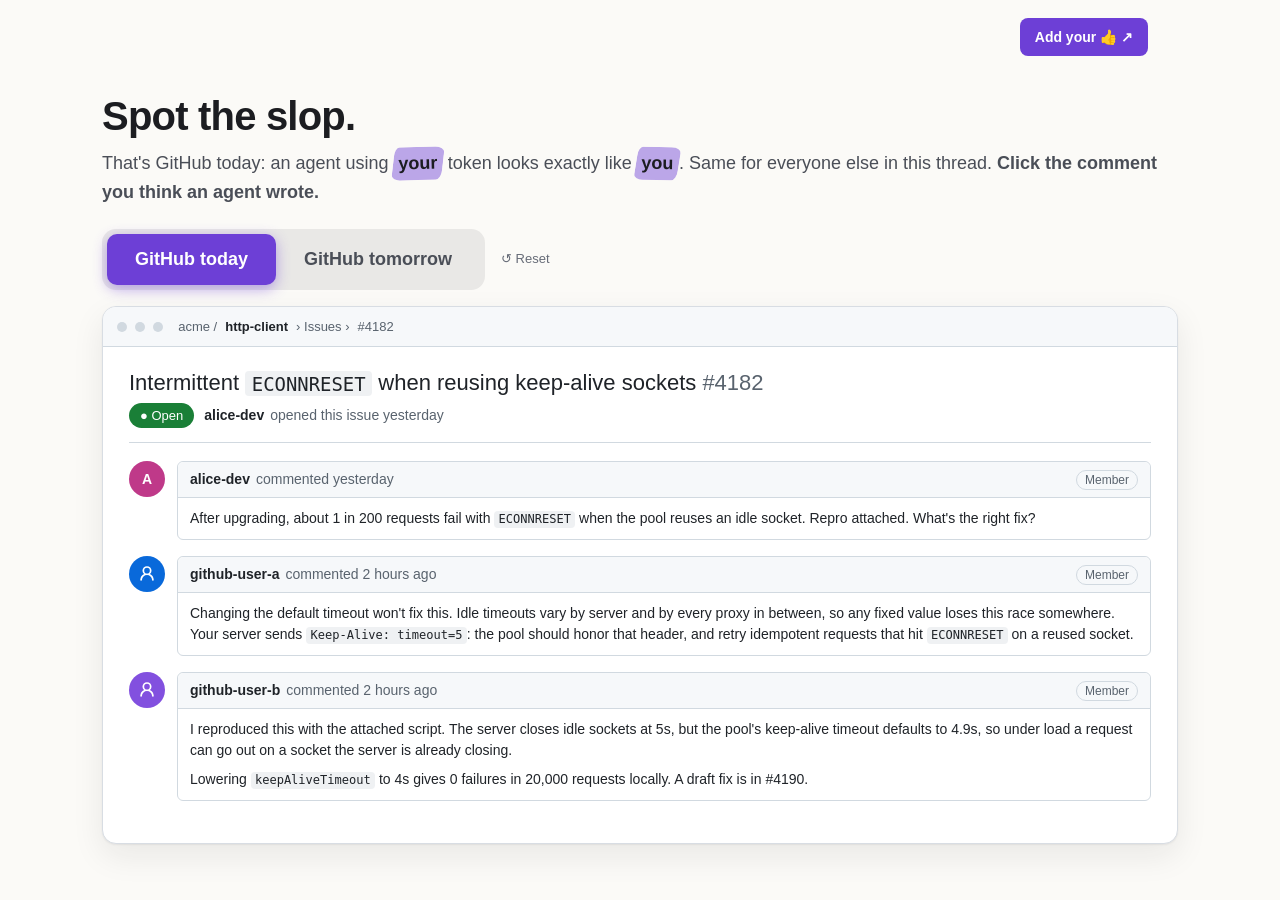
==== docs/index.html @ edc7bae3 "Site: Add your 👍 opens the posted discussion Co-Authored-By: Claude Opus 5.5 <noreply@anthropic.com>" ====
<!doctype html>
<html lang="en">
<head>
<meta charset="utf-8">
<meta name="viewport" content="width=device-width, initial-scale=1">
<title>Spot the slop · A simple request to GitHub</title>
<meta name="description" content="An agent using your token looks exactly like you. One small change would let GitHub tell you apart.">
<meta property="og:title" content="A simple request to GitHub">
<meta property="og:description" content="An agent using your token looks exactly like you. One small change would let GitHub tell you apart.">
<meta property="og:image" content="https://mweberxyz.github.io/a-simple-request/og.png">
<meta property="og:url" content="https://mweberxyz.github.io/a-simple-request/">
<meta name="twitter:card" content="summary_large_image">
<style>
:root {
  --bg: #fbfaf7; --surface: #ffffff; --ink: #1c1d21; --ink-2: #4a4e57; --ink-3: #676c78;
  --line: #e4e2dc; --brand: #6d3fd6; --brand-ink: #fff; --brand-soft: #f1ebff;
  --rb: #c41e3a, #a35200, #7d6300, #0a7268, #1f5fd1, #7a2fe0, #c41e3a;
  --gh-fg: #1f2328; --gh-muted: #59636e; --gh-border: #d1d9e0; --gh-canvas: #f6f8fa; --gh-green: #1a7f37;
  --shadow: 0 1px 2px rgba(20,20,30,.06), 0 12px 32px rgba(20,20,30,.08);
}
@media (prefers-color-scheme: dark) {
  :root:not([data-theme="light"]) {
    --bg: #131318; --surface: #1b1b22; --ink: #f0eff4; --ink-2: #b9b8c4; --ink-3: #8b8a97;
    --line: #2c2c36; --brand: #a98bff; --brand-ink: #160b33; --brand-soft: #241c3d; --rb: #ff4d6d, #ff9f1c, #e8c400, #2ec4b6, #5a9bff, #b07cff, #ff4d6d;
    --shadow: 0 1px 2px rgba(0,0,0,.4), 0 12px 32px rgba(0,0,0,.35);
  }
}
:root[data-theme="dark"] {
  --bg: #131318; --surface: #1b1b22; --ink: #f0eff4; --ink-2: #b9b8c4; --ink-3: #8b8a97;
  --line: #2c2c36; --brand: #a98bff; --brand-ink: #160b33; --brand-soft: #241c3d; --rb: #ff4d6d, #ff9f1c, #e8c400, #2ec4b6, #5a9bff, #b07cff, #ff4d6d;
  --shadow: 0 1px 2px rgba(0,0,0,.4), 0 12px 32px rgba(0,0,0,.35);
}
* { box-sizing: border-box; }
html { scroll-behavior: smooth; }
body { margin: 0; background: var(--bg); color: var(--ink); font: 17px/1.6 -apple-system, BlinkMacSystemFont, "Segoe UI", "Inter", Helvetica, Arial, sans-serif; -webkit-font-smoothing: antialiased; }
a { color: var(--brand); }
.wrap { max-width: 1080px; margin: 0 auto; padding: 0 16px; }
@media (min-width: 720px) { .wrap { padding: 0 32px; } }
code { font: .86em ui-monospace, SFMono-Regular, Menlo, monospace; background: color-mix(in srgb, var(--ink) 8%, transparent); padding: .1em .35em; border-radius: 4px; }

/* top bar */
.top { display: flex; align-items: center; justify-content: flex-end; gap: 12px; padding-top: 18px; padding-bottom: 18px; flex-wrap: wrap; }
.top nav { display: flex; align-items: center; gap: 14px; }
@media (max-width: 560px) { .top { flex-wrap: nowrap; } }
.btn { display: inline-flex; align-items: center; gap: 8px; padding: 12px 20px; border-radius: 10px; font-weight: 600; font-size: 16px; text-decoration: none; border: 1px solid var(--line); color: var(--ink); background: var(--surface); cursor: pointer; }
.btn.sm { padding: 7px 14px; font-size: 14px; border-radius: 8px; }
.btn.primary { background: var(--brand); color: var(--brand-ink); border-color: transparent; }
.btn:hover { filter: brightness(1.05); }

/* stage: the page opens on the demo */
main.wrap { max-width: 1140px; }
.stage { max-width: 1076px; margin: 0 auto; padding: 12px 0 40px; display: flex; flex-direction: column; }
@media (max-width: 720px) { .prompt { min-height: 0; margin-bottom: 16px; } .prompt h1 { font-size: 25px; } .prompt p { font-size: 15.5px; } }
.prompt { margin: 8px 0 22px; }
.prompt h1 { font-size: clamp(26px, 4.2vw, 40px); line-height: 1.12; letter-spacing: -.02em; margin: 0 0 10px; }
.prompt p { margin: 0; color: var(--ink-2); font-size: clamp(16px, 2vw, 18px); }
.prompt .you { font-style: normal; font-weight: 800; color: var(--ink); display: inline-block; position: relative; z-index: 0; padding: 0 .08em; margin: 0 .2em; transform: rotate(-1.5deg); }
.prompt .you::before { content: ""; position: absolute; z-index: -1; left: -.22em; right: -.22em; top: -.12em; bottom: -.14em; background: color-mix(in srgb, var(--brand) 45%, transparent); border-radius: .25em .55em .3em .5em / .5em .35em .55em .3em; transform: skewX(-8deg); transform-origin: left center; animation: marker .5s cubic-bezier(.3,.7,.3,1) both; }
.prompt .you:nth-of-type(2) { transform: rotate(1.2deg); }
.prompt .you:nth-of-type(2)::before { animation-delay: .35s; }
@keyframes marker { from { clip-path: inset(0 100% 0 0); } to { clip-path: inset(0 0 0 0); } }
.prompt .again { background: none; border: 0; padding: 0; color: var(--brand); font: inherit; font-weight: 600; cursor: pointer; }
.tagctl { margin-left: auto; position: relative; display: flex; align-items: center; gap: 7px; }
.tagctl.off { visibility: hidden; }
.tagctl .seg { padding: 4px; border-radius: 11px; }
.tagctl .seg button { font-size: 15px; padding: 10px 16px; border-radius: 8px; }
/* Turbo: rainbow text that keeps flowing, plus a little wiggle every few seconds until someone tries it. */
.seg button.turbo { font-size: 17px; font-weight: 800; padding: 9px 16px; animation: turboNudge 3.2s ease-in-out 1.5s 4, turboGlow 2.4s linear infinite; }
.seg button.turbo[aria-pressed="true"] { animation: turboGlow 2.4s linear infinite; }
.turbo .rb { background: linear-gradient(90deg, var(--rb)) 0 0 / 56px 100% repeat-x; -webkit-background-clip: text; background-clip: text; color: transparent; animation: rainbow 1.6s linear infinite; }
@keyframes rainbow { to { background-position: 56px 0; } }
@keyframes turboGlow { 0%, 100% { box-shadow: 0 0 0 1.5px #ff4d6d, 0 0 12px #ff4d6d80; } 20% { box-shadow: 0 0 0 1.5px #ff9f1c, 0 0 12px #ff9f1c80; } 40% { box-shadow: 0 0 0 1.5px #2ec4b6, 0 0 12px #2ec4b680; } 60% { box-shadow: 0 0 0 1.5px #3a86ff, 0 0 12px #3a86ff80; } 80% { box-shadow: 0 0 0 1.5px #8338ec, 0 0 12px #8338ec80; } }
@keyframes turboNudge { 0%, 78%, 100% { transform: none; } 82% { transform: scale(1.14) rotate(-4deg); } 87% { transform: scale(1.14) rotate(4deg); } 92% { transform: scale(1.06) rotate(-2deg); } 96% { transform: scale(1); } }
.seg { display: flex; background: color-mix(in srgb, var(--ink) 7%, transparent); border-radius: 9px; padding: 3px; gap: 2px; }
.seg button { border: 0; background: transparent; color: var(--ink-2); font: 600 13px/1 inherit; font-family: inherit; padding: 8px 11px; border-radius: 7px; cursor: pointer; white-space: nowrap; }
.seg button[aria-pressed="true"] { background: var(--surface); color: var(--ink); box-shadow: 0 1px 2px rgba(0,0,0,.14); }
.switch { display: flex; flex-wrap: wrap; align-items: center; gap: 12px 16px; margin-bottom: 16px; }
.seg.mode { position: relative; padding: 5px; gap: 0; border-radius: 14px; background: color-mix(in srgb, var(--ink) 8%, transparent); }
.seg.mode button { position: relative; z-index: 1; font-size: 18px; font-weight: 700; padding: 15px 28px; border-radius: 10px; background: transparent !important; box-shadow: none !important; color: var(--ink-2); transition: color .3s; }
.seg.mode button[aria-pressed="true"] { color: var(--brand-ink); }
.seg.mode .thumb { position: absolute; z-index: 0; top: 5px; bottom: 5px; left: 0; width: 0; border-radius: 10px; background: var(--brand); box-shadow: 0 4px 14px color-mix(in srgb, var(--brand) 45%, transparent); transition: transform .35s cubic-bezier(.3,.7,.3,1), width .35s cubic-bezier(.3,.7,.3,1); }
.seg.mode.still .thumb { transition: none; }
.seg.mode.reveal .thumb { transition: transform .9s cubic-bezier(.7,0,.2,1.3), width .9s cubic-bezier(.7,0,.2,1.3); }
.seg.mode.reveal button { transition: color .3s .55s; }
.seg.mode.reveal { animation: switchPop 1.3s cubic-bezier(.3,.7,.3,1) .75s; }
@keyframes switchPop { 0% { transform: scale(1); box-shadow: 0 0 0 0 color-mix(in srgb, var(--brand) 70%, transparent); } 25% { transform: scale(1.09); box-shadow: 0 0 0 10px color-mix(in srgb, var(--brand) 35%, transparent); } 55% { transform: scale(.98); } 100% { transform: scale(1); box-shadow: 0 0 0 28px transparent; } }
.tag.pop { animation: tagPop .8s cubic-bezier(.3,1.7,.5,1) 1s both; }
.tag.pop.pop-quick { animation-delay: .2s; }
.win { position: relative; }
/* Turbo countdown: fills under the conversation until the next one swaps in, in the current tag's color. */
.cycle { position: absolute; left: 0; right: 0; bottom: 0; height: 5px; background: rgba(31,35,40,.06); opacity: 0; transition: opacity .3s; }
.cycle.on { opacity: 1; }
.cycle i { display: block; height: 100%; background: var(--c, #8250df); transform: scaleX(0); transform-origin: left; transition: background-color .4s; }
.cycle.run i { animation: cycleFill linear forwards; }
@keyframes cycleFill { to { transform: scaleX(1); } }
.win .body.swap { animation: threadSwap .45s ease; }
@keyframes threadSwap { from { opacity: .15; } to { opacity: 1; } }
.tag.swap { animation: tagSwap .4s cubic-bezier(.3,1.6,.5,1); }
@keyframes tagSwap { from { transform: scale(.7); opacity: .3; } to { transform: scale(1); opacity: 1; } }
@keyframes tagPop { 0% { transform: scale(.2); opacity: 0; box-shadow: 0 0 0 0 rgba(130,80,223,.6); } 60% { transform: scale(1.25); opacity: 1; box-shadow: 0 0 0 8px rgba(130,80,223,.25); } 100% { transform: scale(1); box-shadow: 0 0 0 14px rgba(130,80,223,0); } }
@media (max-width: 560px) { .switch { gap: 10px; } .seg.mode button { font-size: 15px; padding: 12px 16px; } .reset span { display: none; } .reset { font-size: 18px; } }
.reset { background: none; border: 0; color: var(--ink-3); font: inherit; font-size: 13px; cursor: pointer; padding: 8px 0; white-space: nowrap; min-width: 32px; min-height: 32px; }
.reset:hover { color: var(--ink); }
.pick { cursor: pointer; transition: box-shadow .15s, transform .15s; }
.pick:hover { box-shadow: 0 0 0 3px var(--brand); transform: translateY(-1px); }
.pick { position: relative; }
.guess { position: absolute; right: 10px; top: 0; transform: translateY(-50%); z-index: 2; border: 0; background: var(--brand); color: var(--brand-ink); font: 700 12px/1 inherit; font-family: inherit; padding: 6px 10px; border-radius: 99px; white-space: nowrap; opacity: 0; transition: opacity .15s; cursor: pointer; }
.pick:hover .guess, .guess:focus-visible { opacity: 1; }

/* github-ish window (always light, it's a screenshot) */
.win { background: #fff; color: var(--gh-fg); border-radius: 14px; border: 1px solid #d8dde3; box-shadow: var(--shadow); overflow: hidden; font-size: 14px; line-height: 1.5; color-scheme: light; }
.win .bar { height: 40px; background: var(--gh-canvas); border-bottom: 1px solid var(--gh-border); display: flex; align-items: center; gap: 8px; padding: 0 14px; color: var(--gh-muted); font-size: 13px; white-space: nowrap; overflow: hidden; }
.win .bar i { width: 10px; height: 10px; border-radius: 50%; background: #d1d9e0; flex: none; }
.win .bar b { color: var(--gh-fg); }
.cyc { margin-left: auto; display: flex; gap: 2px; flex: none; }
.cyc.off { visibility: hidden; }
.cyc button { width: 32px; height: 32px; border: 0; border-radius: 6px; background: none; color: var(--gh-fg); font: 600 20px/1 inherit; font-family: inherit; cursor: pointer; }
.cyc button:hover { background: rgba(31,35,40,.08); color: var(--gh-fg); }
#pause { font-size: 12px; letter-spacing: -1px; }
.cycle.paused i { animation-play-state: paused; }
.win .body { padding: 18px 16px 20px; }
@media (min-width: 720px) { .win .body { padding: 22px 26px 26px; } }
.win h2 { font-size: 22px; font-weight: 400; margin: 0 0 6px; line-height: 1.25; }
.win h2 span { color: var(--gh-muted); }
.win code { background: rgba(175,184,193,.2); }
.meta { color: var(--gh-muted); padding-bottom: 14px; margin-bottom: 18px; border-bottom: 1px solid var(--gh-border); display: flex; align-items: center; gap: 6px; flex-wrap: wrap; }
.meta b { color: var(--gh-fg); }
.state { background: var(--gh-green); color: #fff; border-radius: 99px; padding: 3px 11px; font-size: 13px; font-weight: 500; margin-right: 4px; }
.c { display: flex; gap: 12px; margin-bottom: 16px; }
.av { width: 36px; height: 36px; border-radius: 50%; flex: none; display: grid; place-items: center; color: #fff; font-weight: 600; }
@media (max-width: 560px) { .av { display: none; } }
.box { flex: 1; min-width: 0; border: 1px solid var(--gh-border); border-radius: 6px; }
.box .hd { background: var(--gh-canvas); border-bottom: 1px solid var(--gh-border); padding: 7px 12px; color: var(--gh-muted); display: flex; align-items: center; gap: 6px; flex-wrap: wrap; border-radius: 6px 6px 0 0; position: relative; }
.box .hd b { color: var(--gh-fg); }
.box .bd { padding: 10px 12px; }
.box .bd p { margin: 0 0 8px; } .box .bd p:last-child { margin: 0; }
.role { margin-left: auto; border: 1px solid var(--gh-border); border-radius: 99px; padding: 0 8px; font-size: 12px; }
.tag { font-family: inherit; background: none; margin: 0; display: inline-flex; align-items: center; gap: 4px; border: 1px solid var(--gh-border); color: var(--gh-muted); border-radius: 99px; padding: 0 7px; font-size: 12px; font-weight: 500; line-height: 18px; cursor: help; position: relative; white-space: nowrap; }
.box .hd .tag { margin: -1px 0; min-width: 0; }
.tag .txt { overflow: hidden; text-overflow: ellipsis; white-space: nowrap; min-width: 0; }
.when .short { display: none; }
@media (max-width: 560px) { .box .hd { flex-wrap: nowrap; white-space: nowrap; } .box .hd b, .box .hd .when { flex-shrink: 0; } .box .hd .tag { flex-shrink: 1; } .box .hd .role, .box .hd .via { display: none; } .when .long { display: none; } .when .short { display: inline; } .guess { position: absolute; width: 1px; height: 1px; padding: 0; overflow: hidden; clip: rect(0 0 0 0); } }
.tag svg { width: 12px; height: 12px; fill: currentColor; display: none; }
.tag.purple { color: #8250df; border-color: #d8b9ff; background: #fbefff; }
.tag.glyph svg { display: block; }
.tag .tip { display: none; position: absolute; left: -6px; top: calc(100% + 8px); z-index: 5; width: 260px; background: #25292e; color: #fff; font-size: 12px; font-weight: 400; line-height: 1.45; padding: 8px 10px; border-radius: 6px; white-space: normal; box-shadow: 0 6px 18px rgba(0,0,0,.2); cursor: default; }
.tag .tip b { color: #fff; display: block; }
.tag:hover .tip, .tag:focus .tip { display: block; }
.tag.quiet .tip { display: none; }
.via { color: var(--gh-muted); }




:focus-visible { outline: 2px solid var(--brand); outline-offset: 2px; }
.win :focus-visible { outline-color: #0969da; }
.sr-only { position: absolute; width: 1px; height: 1px; padding: 0; margin: -1px; overflow: hidden; clip: rect(0 0 0 0); white-space: nowrap; border: 0; }

/* Reduced motion: no animation, transitions, or smooth scrolling anywhere. Final states still show. */
@media (prefers-reduced-motion: reduce) {
  html { scroll-behavior: auto; }
  *, *::before, *::after { animation: none !important; transition: none !important; }
  .pick:hover { transform: none; }
}
</style>
</head>
<body>
<svg width="0" height="0" style="position:absolute" aria-hidden="true"><symbol id="gl" viewBox="0 0 16 16"><path d="M7.25 1h1.5v2h3A2.25 2.25 0 0 1 14 5.25v6.5A2.25 2.25 0 0 1 11.75 14h-7.5A2.25 2.25 0 0 1 2 11.75v-6.5A2.25 2.25 0 0 1 4.25 3h3V1ZM4.25 4.5a.75.75 0 0 0-.75.75v6.5c0 .41.34.75.75.75h7.5a.75.75 0 0 0 .75-.75v-6.5a.75.75 0 0 0-.75-.75h-7.5ZM6 7a1 1 0 1 1 0 2 1 1 0 0 1 0-2Zm4 0a1 1 0 1 1 0 2 1 1 0 0 1 0-2Z"/></symbol></svg>

<header class="top wrap">
  <nav><a class="btn sm primary js-request" href="#">Add your 👍 ↗</a></nav>
</header>

<main id="demo" class="wrap">
  <div class="stage">
    <div class="prompt" id="prompt" aria-live="polite"></div>

    <div class="switch">
      <div class="seg mode still" data-key="mode" role="group" aria-label="Show GitHub today or tomorrow"><span class="thumb" aria-hidden="true"></span><button data-v="today">GitHub today</button><button data-v="proposal">GitHub tomorrow</button></div>
      <button class="reset" id="reset" title="Start over" aria-label="Reset">↺ <span>Reset</span></button>
      <div class="tagctl off" id="tagctl" role="group" aria-label="Agent tag style">
        <div class="seg" data-key="style"><button data-v="purple">Boring</button><button data-v="custom" class="turbo"><span class="rb">Turbo</span></button></div></div>
    </div>

    <div class="win" role="region" aria-label="Mockup of a GitHub-style issue thread">
      <div class="bar"><i></i><i></i><i></i>&nbsp; acme / <b>http-client</b> › Issues › <span id="num"></span><span class="cyc off" id="cycctl" role="group" aria-label="Turbo examples"><button type="button" data-step="-1" aria-label="Previous example">‹</button><button type="button" id="pause" aria-label="Pause examples">❚❚</button><button type="button" data-step="1" aria-label="Next example">›</button></span></div>
      <div class="body" id="issue">
        <h2 id="title"></h2>
        <div class="meta"><span class="state">● Open</span> <b>alice-dev</b> opened this issue yesterday</div>
        <div id="thread"></div>
      </div>
      <div class="cycle" id="cycle" aria-hidden="true"><i></i></div>
    </div>

  </div>
</main>

<script>
// ---- Fill these in at launch ----
const REQUEST_URL = "https://github.com/orgs/community/discussions/212317";
// ---------------------------------
document.querySelectorAll(".js-request").forEach(a => { a.href = REQUEST_URL; a.target = "_blank"; a.rel = "noopener"; a.insertAdjacentHTML("beforeend", '<span class="sr-only"> (opens in a new tab)</span>'); });

// The puzzle thread (today, and tomorrow with the Boring tag).
const MAIN = {
  num: 4182, title: "Intermittent <code>ECONNRESET</code> when reusing keep-alive sockets",
  ask: "<p>After upgrading, about 1 in 200 requests fail with <code>ECONNRESET</code> when the pool reuses an idle socket. Repro attached. What's the right fix?</p>",
  human: "<p>Changing the default timeout won't fix this. Idle timeouts vary by server and by every proxy in between, so any fixed value loses this race somewhere. Your server sends <code>Keep-Alive: timeout=5</code>: the pool should honor that header, and retry idempotent requests that hit <code>ECONNRESET</code> on a reused socket.</p>",
  agent: "<p>I reproduced this with the attached script. The server closes idle sockets at 5s, but the pool's keep-alive timeout defaults to 4.9s, so under load a request can go out on a socket the server is already closing.</p><p>Lowering <code>keepAliveTimeout</code> to 4s gives 0 failures in 20,000 requests locally. A draft fix is in #4190.</p>",
};
// Turbo shows what people could build on top of the agent flag: it cycles through these
// on its own, and each one swaps in a conversation where that kind of agent makes sense.
// No green (it reads as "verified").
const TURBO = [
  { text: "triage", fg: "#0969da", bd: "#80ccff", bg: "#ddf4ff",
    num: 4196, title: "Docs search returns nothing for “pool”",
    ask: "<p>Since yesterday's release, searching the docs for <code>pool</code> or <code>keepAlive</code> returns no results.</p>",
    human: "<p>Confirmed. The release job skipped rebuilding the search index. I'll rerun it.</p>",
    agent: "<p>Labeled <b>docs</b> and <b>regression</b>, and added this to the 4.2 milestone. Likely duplicate of #4171 (search index not rebuilt on tag releases).</p>" },
  { text: "night shift", fg: "#9a6700", bd: "#eac54f", bg: "#fff8c5",
    num: 4199, title: "CI failing on main since 02:00",
    ask: "<p>Every job on <code>main</code> has failed at the install step since about 2am.</p>",
    human: "<p>The lockfile pins <code>mock-server@3.1.0</code>, which was unpublished overnight.</p>",
    agent: "<p>While you were offline: I bisected the first failure to 3f9c2e1 and opened #4201, which pins <code>mock-server@3.0.9</code>. CI is green on that branch. Nothing merged.</p>" },
  { text: "deps", fg: "#cf222e", bd: "#ff8182", bg: "#ffebe9",
    num: 4203, title: "Bump http-parser for the request smuggling advisory",
    ask: "<p>http-parser 2.4 fixes the request smuggling advisory published this week. Can we bump it?</p>",
    human: "<p>Yes, but 2.4 rejects duplicate <code>Content-Length</code> headers, so our lenient-headers test will need updating.</p>",
    agent: "<p>Opened #4205: http-parser 2.3.1 → 2.4.0. Changelog: 3 fixes, 1 breaking change (duplicate <code>Content-Length</code> now rejected). 1 failing test: <code>lenient-headers.test.js</code>.</p>" },
  { text: "docs", fg: "#bf3989", bd: "#ff80c8", bg: "#ffeff7",
    num: 4208, title: "<code>keepAliveTimeout</code> isn't in the API reference",
    ask: "<p>The option exists in the code but not in the docs. What does it default to?</p>",
    human: "<p>4.9 seconds. Keep it below your server's idle timeout, or you'll see <code>ECONNRESET</code> on reused sockets.</p>",
    agent: "<p>Drafted the missing entry in #4210: <code>keepAliveTimeout</code> (number, default <code>4900</code>), how long an idle socket stays in the pool, with a note about server idle timeouts.</p>" },
  { text: "flaky tests", fg: "#bc4c00", bd: "#ffb77c", bg: "#fff1e5",
    num: 4212, title: "<code>retry.test.js</code> fails about 1 in 30 runs",
    ask: "<p>Intermittent timeouts in <code>retry.test.js</code> on CI. Never reproduces locally.</p>",
    human: "<p>It waits on a real 100 ms timer. On a loaded CI runner the retry fires late.</p>",
    agent: "<p>This test failed 14 of the last 400 CI runs, all on Linux runners. #4214 switches it to fake timers: 0 failures in 1,000 reruns.</p>" },
];
const scenario = () => s.mode === "proposal" && s.style === "custom" ? TURBO[s.turbo] : MAIN;
const initial = () => ({ mode: "today", guess: null, style: "purple", turbo: 0, paused: false, hold: false });
let s = initial();

const when = (long, short) => `<span class="when"><span class="long">${long}</span><span class="short">${short}</span></span>`;
const esc = t => String(t).replace(/[&<>"]/g, c => ({ "&": "&amp;", "<": "&lt;", ">": "&gt;", '"': "&quot;" }[c]));

const AGENT_OWNER = "github-user-b";
function tagHTML(owner = AGENT_OWNER, via = "") {
  let cls = "tag", style = "", label = "agent";
  if (s.style === "purple") cls += " purple glyph";
  if (s.style === "custom") {
    const c = TURBO[s.turbo]; cls += " glyph";
    style = `color:${c.fg};border-color:${c.bd};background:${c.bg}`;
    label += " · " + esc(c.text);
    if (s.swapped) cls += " swap";
  }
  if (s.justRevealed) cls += s.justRevealed === "toggle" ? " pop pop-quick" : " pop";
  return `<button type="button" class="${cls}" style="${style}" aria-labelledby="tagtxt" aria-describedby="tagtip"><svg aria-hidden="true"><use href="#gl"/></svg><span class="txt" id="tagtxt">${label}</span><span class="tip" role="tooltip" id="tagtip"><b>Posted by an agent on ${owner}'s behalf</b>${via ? `Sent via ${via}. ` : ""}${owner} hasn't reviewed this. ${owner} turned on agent attribution for this token${via ? " on Nov 4" : ""}.</span></button>`;
}

const pickable = () => s.mode === "today";
const humanComment = () => `<div class="c"><div class="av" aria-hidden="true" style="background:#0969da"><svg viewBox="0 0 16 16" width="18" height="18" fill="#fff" aria-hidden="true"><path d="M10.561 8.073a6.005 6.005 0 0 1 3.432 5.142.75.75 0 1 1-1.498.07 4.5 4.5 0 0 0-8.99 0 .75.75 0 0 1-1.498-.07 6.004 6.004 0 0 1 3.431-5.142 3.999 3.999 0 1 1 5.123 0ZM10.5 5a2.5 2.5 0 1 0-5 0 2.5 2.5 0 0 0 5 0Z"/></svg></div><div class="box${pickable() ? " pick" : ""}" data-pick="human"><div class="hd">${pickable() ? `<button type="button" class="guess" aria-label="I think an agent wrote this, github-user-a's comment">I think an agent wrote this</button>` : ""}<b>github-user-a</b> ${when("commented 2 hours ago", "2h ago")} <span class="role">Member</span></div><div class="bd">${scenario().human}</div></div></div>`;

const PROMPTS = {
  ask:     ["Spot the slop.", "That's GitHub today: an agent using <em class=\"you\">your</em> token looks exactly like <em class=\"you\">you</em>. Same for everyone else in this thread. <b>Click the comment you think an agent wrote.</b>"],
  right:   ["Good eye. It sounded right, though.", "The second user's agent posted it with the second user's token, and nobody can tell the difference."],
  wrong:   ["Nope. That one's the human.", "The confident fix below it came from the second user's agent, posted with the second user's token, and nobody can tell the difference."],
  shown:   ["Same thread, GitHub tomorrow.", "The token your agent used marks everything it posts, right next to your name. Hover the tag."],
  back:    ["Back to today. Can you still spot it?", "Nothing to go on but the writing. <button class=\"again\" data-go=\"proposal\">Show me tomorrow →</button>"],
};
function promptKey() {
  if (s.mode === "today") return s.guess ? "back" : "ask";
  return s.guess ? s.guess : "shown";
}

function agentComment() {
  const av = `<div class="av" aria-hidden="true" style="background:#8250df"><svg viewBox="0 0 16 16" width="18" height="18" fill="#fff" aria-hidden="true"><path d="M10.561 8.073a6.005 6.005 0 0 1 3.432 5.142.75.75 0 1 1-1.498.07 4.5 4.5 0 0 0-8.99 0 .75.75 0 0 1-1.498-.07 6.004 6.004 0 0 1 3.431-5.142 3.999 3.999 0 1 1 5.123 0ZM10.5 5a2.5 2.5 0 1 0-5 0 2.5 2.5 0 0 0 5 0Z"/></svg></div>`;
  const head = tagged => `<b>${AGENT_OWNER}</b> ${tagged ? tagHTML() + " " : ""}${when("commented 2 hours ago", "2h ago")} <span class="role">Member</span>`;
  if (s.mode === "today") {
    return `<div class="c">${av}<div class="box${pickable() ? " pick" : ""}" data-pick="agent"><div class="hd">${pickable() ? `<button type="button" class="guess" aria-label="I think an agent wrote this, ${AGENT_OWNER}'s comment">I think an agent wrote this</button>` : ""}${head(false)}</div><div class="bd">${scenario().agent}</div></div></div>`;
  }
  return `<div class="c">${av}<div class="box"><div class="hd">${head(true)}</div><div class="bd">${scenario().agent}</div></div></div>`;
}

function placeThumb() {
  const seg = document.querySelector(".seg.mode"), act = seg.querySelector('[aria-pressed="true"]'), th = seg.querySelector(".thumb");
  if (!act) return;
  th.style.width = act.offsetWidth + "px"; th.style.transform = `translateX(${act.offsetLeft}px)`;
}
const aliceComment = () => `<div class="c"><div class="av" aria-hidden="true" style="background:#bf3989">A</div><div class="box"><div class="hd"><b>alice-dev</b> ${when("commented yesterday", "1d ago")} <span class="role">Member</span></div><div class="bd">${scenario().ask}</div></div></div>`;
function fillIssue() {
  const sc = scenario();
  document.getElementById("num").textContent = "#" + sc.num;
  document.getElementById("title").innerHTML = `${sc.title} <span>#${sc.num}</span>`;
  document.getElementById("thread").innerHTML = aliceComment() + humanComment() + agentComment();
}
function render() {
  fillIssue();
  const body = document.getElementById("issue");
  if (s.swapped) { body.classList.remove("swap"); void body.offsetWidth; body.classList.add("swap"); }
  const [h, sub] = PROMPTS[promptKey()];
  const touch = matchMedia("(hover: none)").matches;
  const ph = `<h1>${h}</h1><p>${touch ? sub.replace(/Hover the tag/g, "Tap the tag") : sub}</p>`, pe = document.getElementById("prompt");
  if (pe.dataset.html !== ph) { pe.innerHTML = ph; pe.dataset.html = ph; }
  const tc = document.getElementById("tagctl"); tc.classList.toggle("off", s.mode !== "proposal"); tc.inert = s.mode !== "proposal";
  document.querySelectorAll(".seg").forEach(seg => {
    const key = seg.dataset.key;
    seg.querySelectorAll("button").forEach(b => b.setAttribute("aria-pressed", String(b.dataset.v === s[key])));
  });
  placeThumb();
  s.justRevealed = false; s.swapped = false;
  runClock();
}

const TURBO_MS = 7000;  // time on each Turbo conversation; the bar under the thread counts it down
function turboTick(dir = 1) { clearTimeout(window.__turboT); window.__turboT = null; window.__turboLeft = null; s.turbo = (s.turbo + dir + TURBO.length) % TURBO.length; s.swapped = true; render(); }
// The Turbo clock. Runs only while Turbo shows; stops while paused or while focus is inside the thread,
// and picks up where it left off.
const cyclingNow = () => s.mode === "proposal" && s.style === "custom";
function runClock() {
  const on = cyclingNow(), bar = document.getElementById("cycle"), ctl = document.getElementById("cycctl"), held = s.paused || s.hold;
  bar.classList.toggle("on", on); ctl.classList.toggle("off", !on); ctl.inert = !on;
  bar.style.setProperty("--c", TURBO[s.turbo].fg);
  const pb = document.getElementById("pause");
  pb.textContent = s.paused ? "▶" : "❚❚"; pb.setAttribute("aria-label", s.paused ? "Play examples" : "Pause examples");
  if (!on) { clearTimeout(window.__turboT); window.__turboT = null; window.__turboLeft = null; bar.classList.remove("run", "paused"); s.paused = false; return; }
  if (window.__turboLeft == null) {          // a fresh example: restart the bar
    window.__turboLeft = TURBO_MS;
    bar.classList.remove("run"); void bar.offsetWidth; bar.querySelector("i").style.animationDuration = TURBO_MS + "ms"; bar.classList.add("run");
  }
  bar.classList.toggle("paused", held);
  if (held && window.__turboT) { clearTimeout(window.__turboT); window.__turboT = null; window.__turboLeft -= Date.now() - window.__turboStart; }
  if (!held && !window.__turboT) { window.__turboStart = Date.now(); window.__turboT = setTimeout(turboTick, Math.max(0, window.__turboLeft)); }
}
document.getElementById("pause").onclick = () => { s.paused = !s.paused; runClock(); };
document.querySelectorAll("#cycctl [data-step]").forEach(b => b.onclick = () => turboTick(+b.dataset.step));
const threadEl = document.getElementById("thread");
threadEl.addEventListener("focusin", () => { s.hold = true; runClock(); });
threadEl.addEventListener("focusout", ev => { if (!threadEl.contains(ev.relatedTarget)) { s.hold = false; runClock(); } });
addEventListener("keydown", ev => { if (ev.key === "Escape") document.querySelectorAll(".tag").forEach(t => t.classList.add("quiet")); });
document.addEventListener("pointerout", ev => { const t = ev.target.closest?.(".tag"); if (t && !t.contains(ev.relatedTarget)) t.classList.remove("quiet"); });
document.addEventListener("focusout", ev => { if (ev.target.classList?.contains("tag")) ev.target.classList.remove("quiet"); });
// Left and right arrows step through the Turbo conversations (and restart the countdown).
addEventListener("keydown", ev => {
  if (!cyclingNow() || ev.altKey || ev.ctrlKey || ev.metaKey || ev.shiftKey) return;
  if (ev.key !== "ArrowRight" && ev.key !== "ArrowLeft") return;
  ev.preventDefault(); turboTick(ev.key === "ArrowRight" ? 1 : -1);
});
document.querySelectorAll(".seg").forEach(seg => seg.addEventListener("click", ev => {
  const b = ev.target.closest("button"); if (!b) return;
  if (seg.dataset.key === "mode" && b.dataset.v === "proposal" && s.mode !== "proposal") s.justRevealed = "toggle";
  s[seg.dataset.key] = b.dataset.v; render();
}));
// Keep the page still: size the prompt to its tallest message at this width.
function sizePrompt() {
  const el = document.getElementById("prompt");
  const probe = el.cloneNode(false); probe.removeAttribute("id");
  probe.style.cssText = `position:absolute;visibility:hidden;left:0;top:0;width:${el.clientWidth}px;min-height:0;margin:0`;
  document.body.appendChild(probe);
  let max = 0;
  for (const [h, sub] of Object.values(PROMPTS)) { probe.innerHTML = `<h1>${h}</h1><p>${sub}</p>`; max = Math.max(max, probe.getBoundingClientRect().height); }
  probe.remove(); el.style.minHeight = Math.ceil(max) + "px";
}
addEventListener("resize", sizePrompt);
if (document.fonts) document.fonts.ready.then(sizePrompt);
// Same for the issue: Turbo swaps whole conversations, so reserve the tallest one at this width.
function sizeIssue() {
  const body = document.getElementById("issue"), keep = { ...s };
  body.style.minHeight = "";
  let max = 0;
  for (const st of [{ mode: "today", style: "purple" }, ...TURBO.map((_, i) => ({ mode: "proposal", style: "custom", turbo: i }))]) {
    Object.assign(s, st); fillIssue(); max = Math.max(max, body.getBoundingClientRect().height);
  }
  s = keep; body.style.minHeight = Math.ceil(max) + "px"; fillIssue();
}
addEventListener("resize", sizeIssue);
if (document.fonts) document.fonts.ready.then(sizeIssue);
document.getElementById("thread").addEventListener("click", ev => {
  const box = ev.target.closest(".pick"); if (!box) return;
  const byKeyboard = ev.target.closest(".guess") && ev.detail === 0;
  s.guess = box.dataset.pick === "agent" ? "right" : "wrong"; s.mode = "proposal"; s.justRevealed = true;
  const seg = document.querySelector(".seg.mode"); seg.classList.remove("reveal"); void seg.offsetWidth; seg.classList.add("reveal");
  clearTimeout(window.__revealT); window.__revealT = setTimeout(() => seg.classList.remove("reveal"), 2300);
  render();
  const tag = document.querySelector("#thread .tag");
  if (byKeyboard && tag) tag.focus();   // keep keyboard users where the answer is
  if (tag) { const r = tag.getBoundingClientRect(); if (r.bottom > innerHeight - 40 || r.top < 0) tag.closest(".c").scrollIntoView({ behavior: matchMedia("(prefers-reduced-motion: reduce)").matches ? "auto" : "smooth", block: "end" }); }
});
document.getElementById("prompt").addEventListener("click", ev => {
  const b = ev.target.closest("[data-go]"); if (!b) return; if (b.dataset.go === "proposal" && s.mode !== "proposal") s.justRevealed = "toggle"; s.mode = b.dataset.go; render();
});
document.getElementById("reset").onclick = () => { clearTimeout(window.__revealT); document.querySelector(".seg.mode").classList.remove("reveal"); s = initial(); render(); };
render();
sizePrompt();
sizeIssue();
requestAnimationFrame(() => requestAnimationFrame(() => document.querySelector(".seg.mode").classList.remove("still")));
addEventListener("resize", placeThumb);
if (document.fonts) document.fonts.ready.then(placeThumb);
</script>
</body>
</html>
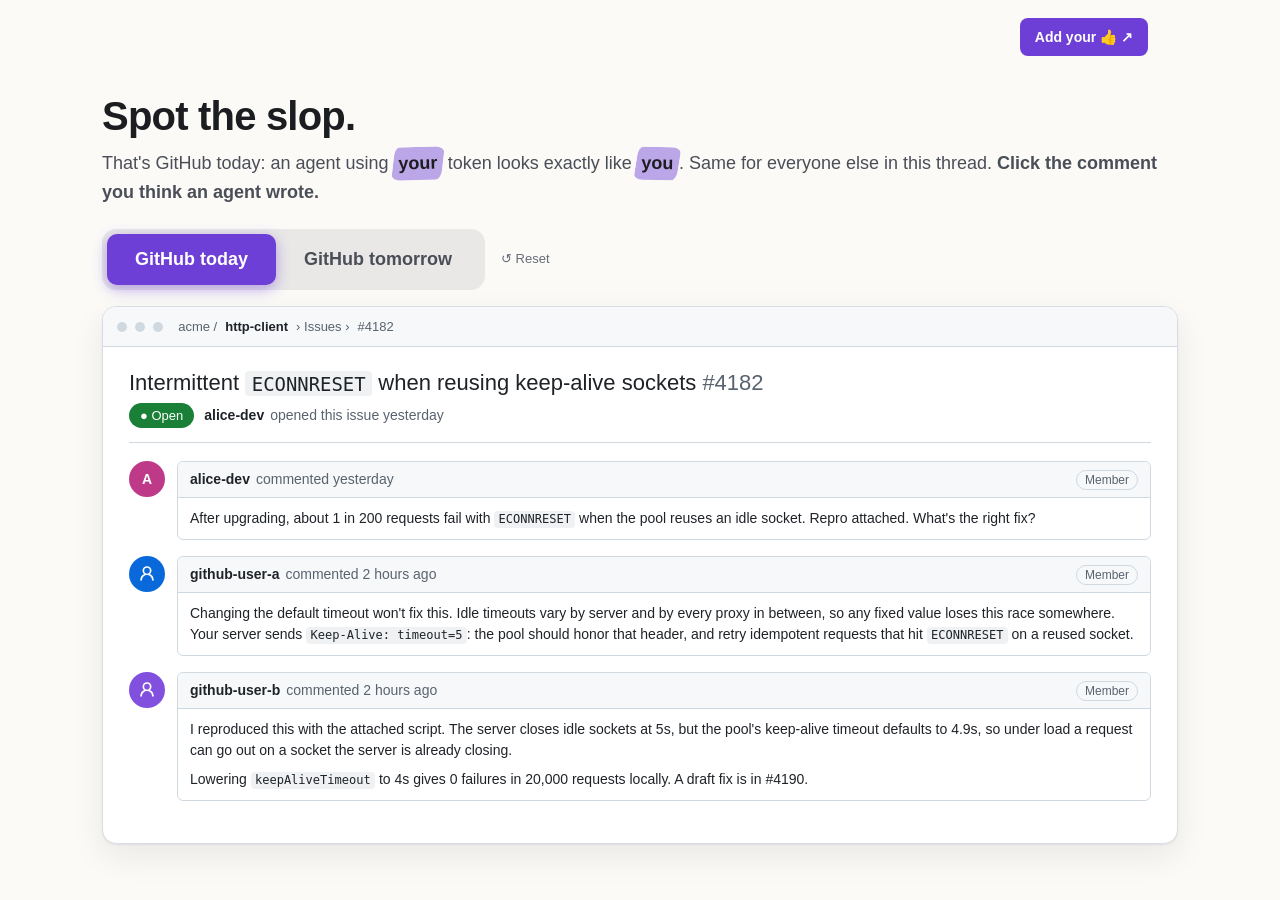
==== commit 173aeccf: "Preview image: the Spot the slop hook instead of repeating the description Co-Authored-By: Claude Op" ====
--- a/docs/index.html
+++ b/docs/index.html
@@ -7,7 +7,7 @@
 <meta name="description" content="An agent using your token looks exactly like you. One small change would let GitHub tell you apart.">
 <meta property="og:title" content="A simple request to GitHub">
 <meta property="og:description" content="An agent using your token looks exactly like you. One small change would let GitHub tell you apart.">
-<meta property="og:image" content="https://mweberxyz.github.io/a-simple-request/og.png">
+<meta property="og:image" content="https://mweberxyz.github.io/a-simple-request/og.png?v=2">
 <meta property="og:url" content="https://mweberxyz.github.io/a-simple-request/">
 <meta name="twitter:card" content="summary_large_image">
 <style>
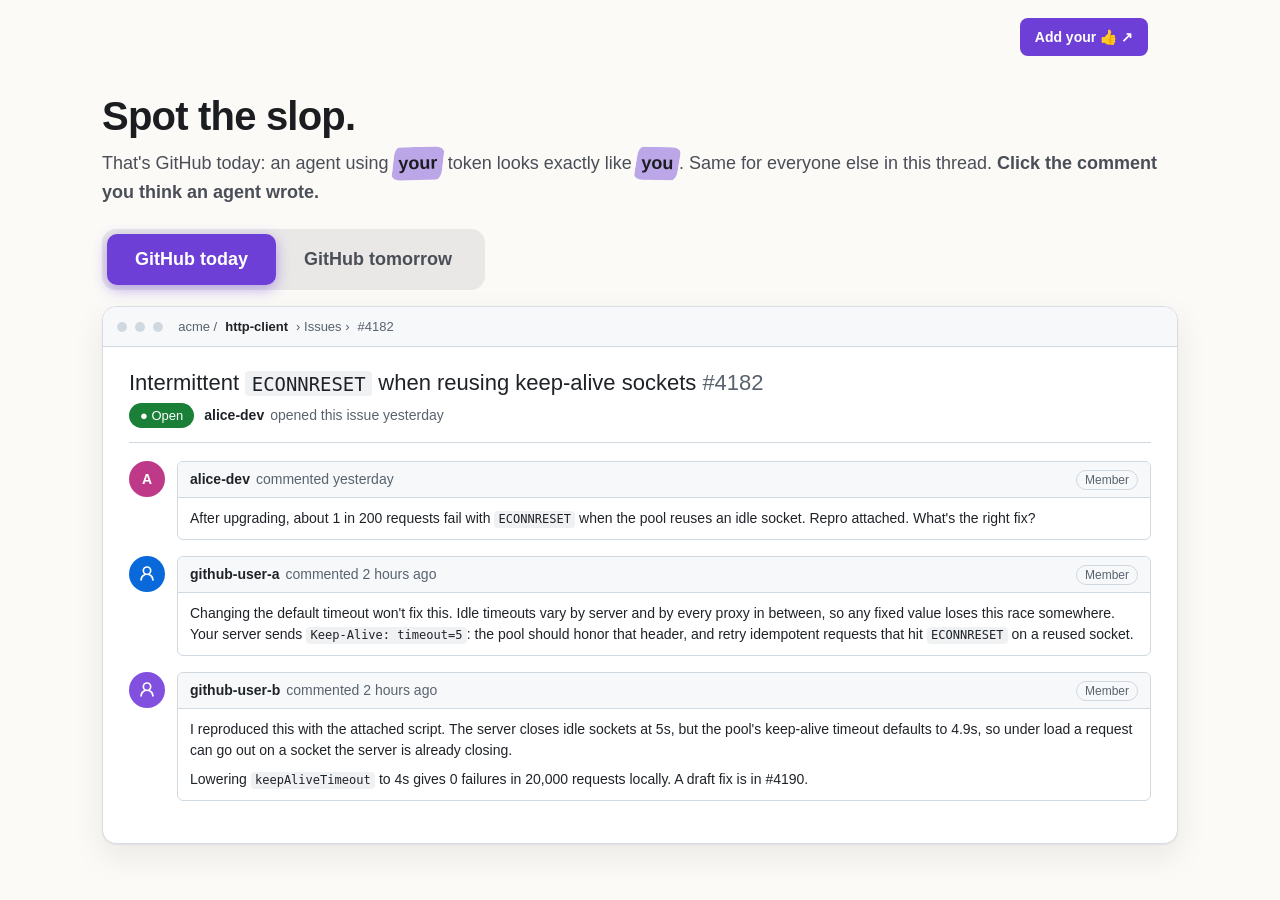
==== commit 1ba93841: "Site: drop the Reset button Co-Authored-By: Claude Opus 5.5 <noreply@anthropic.com>" ====
--- a/docs/index.html
+++ b/docs/index.html
@@ -98,9 +98,7 @@
 .tag.swap { animation: tagSwap .4s cubic-bezier(.3,1.6,.5,1); }
 @keyframes tagSwap { from { transform: scale(.7); opacity: .3; } to { transform: scale(1); opacity: 1; } }
 @keyframes tagPop { 0% { transform: scale(.2); opacity: 0; box-shadow: 0 0 0 0 rgba(130,80,223,.6); } 60% { transform: scale(1.25); opacity: 1; box-shadow: 0 0 0 8px rgba(130,80,223,.25); } 100% { transform: scale(1); box-shadow: 0 0 0 14px rgba(130,80,223,0); } }
-@media (max-width: 560px) { .switch { gap: 10px; } .seg.mode button { font-size: 15px; padding: 12px 16px; } .reset span { display: none; } .reset { font-size: 18px; } }
-.reset { background: none; border: 0; color: var(--ink-3); font: inherit; font-size: 13px; cursor: pointer; padding: 8px 0; white-space: nowrap; min-width: 32px; min-height: 32px; }
-.reset:hover { color: var(--ink); }
+@media (max-width: 560px) { .switch { gap: 10px; } .seg.mode button { font-size: 15px; padding: 12px 16px; } }
 .pick { cursor: pointer; transition: box-shadow .15s, transform .15s; }
 .pick:hover { box-shadow: 0 0 0 3px var(--brand); transform: translateY(-1px); }
 .pick { position: relative; }
@@ -177,7 +175,6 @@
 
     <div class="switch">
       <div class="seg mode still" data-key="mode" role="group" aria-label="Show GitHub today or tomorrow"><span class="thumb" aria-hidden="true"></span><button data-v="today">GitHub today</button><button data-v="proposal">GitHub tomorrow</button></div>
-      <button class="reset" id="reset" title="Start over" aria-label="Reset">↺ <span>Reset</span></button>
       <div class="tagctl off" id="tagctl" role="group" aria-label="Agent tag style">
         <div class="seg" data-key="style"><button data-v="purple">Boring</button><button data-v="custom" class="turbo"><span class="rb">Turbo</span></button></div></div>
     </div>
@@ -390,7 +387,8 @@
 document.getElementById("prompt").addEventListener("click", ev => {
   const b = ev.target.closest("[data-go]"); if (!b) return; if (b.dataset.go === "proposal" && s.mode !== "proposal") s.justRevealed = "toggle"; s.mode = b.dataset.go; render();
 });
-document.getElementById("reset").onclick = () => { clearTimeout(window.__revealT); document.querySelector(".seg.mode").classList.remove("reveal"); s = initial(); render(); };
+// No visible Reset button; the tests start each case from the opening state with this.
+window.startOver = () => { clearTimeout(window.__revealT); document.querySelector(".seg.mode").classList.remove("reveal"); s = initial(); render(); };
 render();
 sizePrompt();
 sizeIssue();
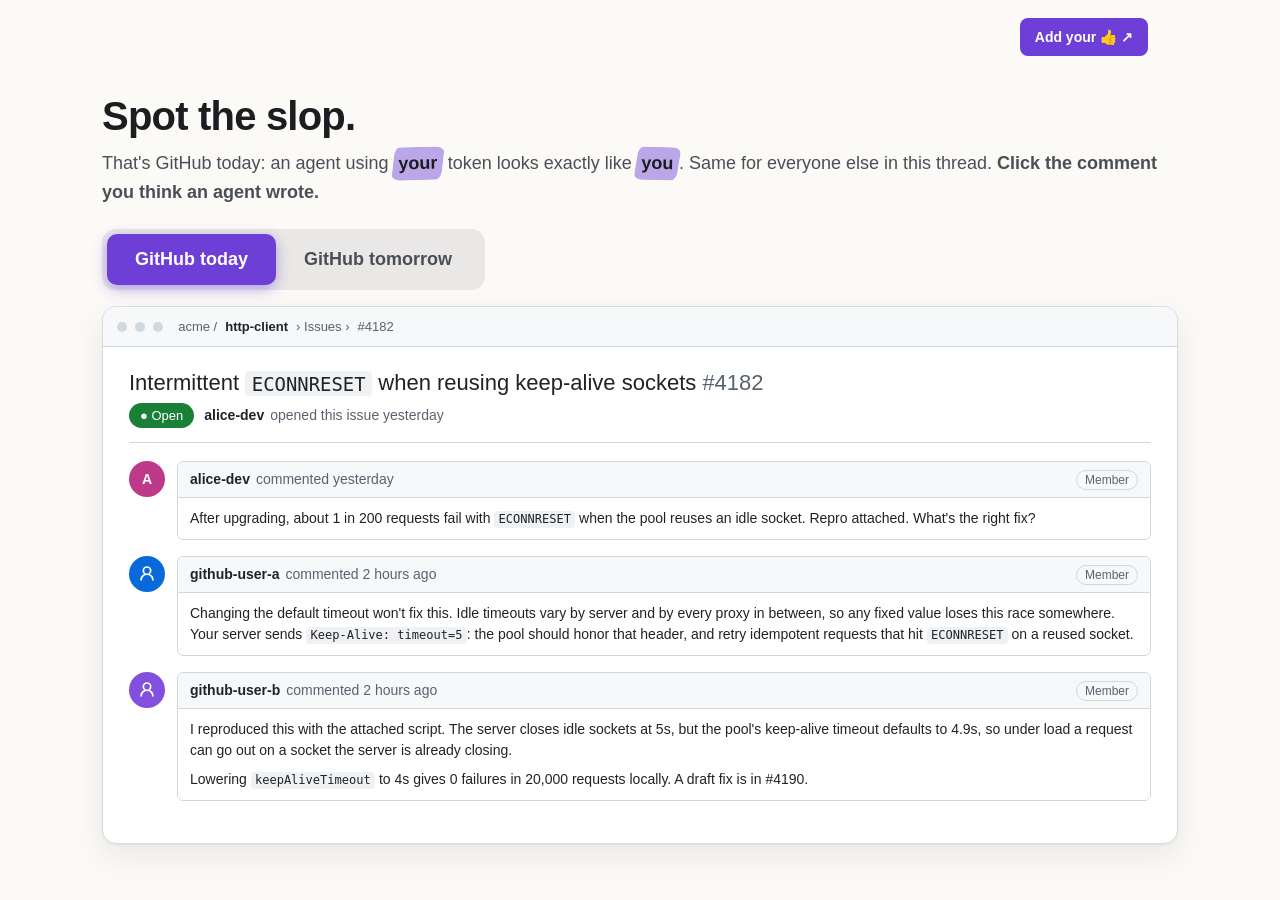
==== commit 9f0f1a3c: "Site: full-width toggles on phones Co-Authored-By: Claude Opus 5.5 <noreply@anthropic.com>" ====
--- a/docs/index.html
+++ b/docs/index.html
@@ -98,7 +98,9 @@
 .tag.swap { animation: tagSwap .4s cubic-bezier(.3,1.6,.5,1); }
 @keyframes tagSwap { from { transform: scale(.7); opacity: .3; } to { transform: scale(1); opacity: 1; } }
 @keyframes tagPop { 0% { transform: scale(.2); opacity: 0; box-shadow: 0 0 0 0 rgba(130,80,223,.6); } 60% { transform: scale(1.25); opacity: 1; box-shadow: 0 0 0 8px rgba(130,80,223,.25); } 100% { transform: scale(1); box-shadow: 0 0 0 14px rgba(130,80,223,0); } }
-@media (max-width: 560px) { .switch { gap: 10px; } .seg.mode button { font-size: 15px; padding: 12px 16px; } }
+@media (max-width: 560px) { .switch { gap: 10px; } .seg.mode button { font-size: 15px; padding: 12px 16px; }
+  /* Phones: both toggles span the row, buttons split it evenly. */
+  .seg.mode, .tagctl { flex: 1 1 100%; margin-left: 0; } .tagctl .seg { flex: 1; } .seg.mode button, .tagctl .seg button { flex: 1; } }
 .pick { cursor: pointer; transition: box-shadow .15s, transform .15s; }
 .pick:hover { box-shadow: 0 0 0 3px var(--brand); transform: translateY(-1px); }
 .pick { position: relative; }
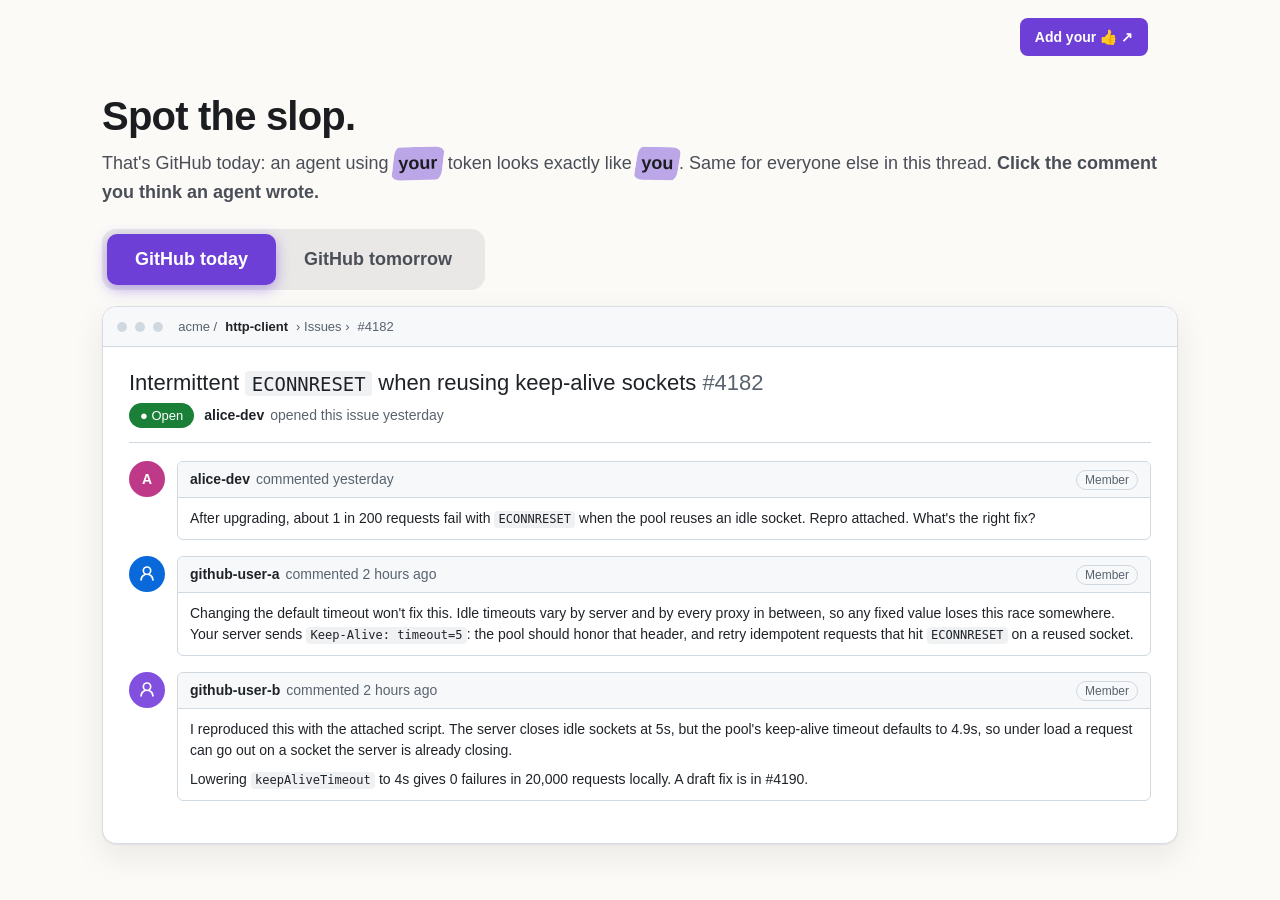
==== commit 266cb4cb: "Site: swipe through Turbo on touch screens Co-Authored-By: Claude Opus 5.5 <noreply@anthropic.com>" ====
--- a/docs/index.html
+++ b/docs/index.html
@@ -86,7 +86,7 @@
 @keyframes switchPop { 0% { transform: scale(1); box-shadow: 0 0 0 0 color-mix(in srgb, var(--brand) 70%, transparent); } 25% { transform: scale(1.09); box-shadow: 0 0 0 10px color-mix(in srgb, var(--brand) 35%, transparent); } 55% { transform: scale(.98); } 100% { transform: scale(1); box-shadow: 0 0 0 28px transparent; } }
 .tag.pop { animation: tagPop .8s cubic-bezier(.3,1.7,.5,1) 1s both; }
 .tag.pop.pop-quick { animation-delay: .2s; }
-.win { position: relative; }
+.win { position: relative; touch-action: pan-y; } /* vertical scrolling stays native; horizontal swipes step Turbo */
 /* Turbo countdown: fills under the conversation until the next one swaps in, in the current tag's color. */
 .cycle { position: absolute; left: 0; right: 0; bottom: 0; height: 5px; background: rgba(31,35,40,.06); opacity: 0; transition: opacity .3s; }
 .cycle.on { opacity: 1; }
@@ -346,6 +346,16 @@
   if (ev.key !== "ArrowRight" && ev.key !== "ArrowLeft") return;
   ev.preventDefault(); turboTick(ev.key === "ArrowRight" ? 1 : -1);
 });
+// On touch screens, a horizontal swipe across the GitHub window steps through Turbo, like the arrows:
+// swipe left for the next conversation, right for the previous one.
+const winEl = document.querySelector(".win"); let swipe = null;
+winEl.addEventListener("pointerdown", ev => { swipe = ev.pointerType !== "mouse" && cyclingNow() ? { x: ev.clientX, y: ev.clientY, id: ev.pointerId } : null; });
+winEl.addEventListener("pointercancel", () => { swipe = null; });
+winEl.addEventListener("pointerup", ev => {
+  if (!swipe || ev.pointerId !== swipe.id) return;
+  const dx = ev.clientX - swipe.x, dy = ev.clientY - swipe.y; swipe = null;
+  if (Math.abs(dx) >= 40 && Math.abs(dx) > 1.5 * Math.abs(dy) && cyclingNow()) turboTick(dx < 0 ? 1 : -1);
+});
 document.querySelectorAll(".seg").forEach(seg => seg.addEventListener("click", ev => {
   const b = ev.target.closest("button"); if (!b) return;
   if (seg.dataset.key === "mode" && b.dataset.v === "proposal" && s.mode !== "proposal") s.justRevealed = "toggle";
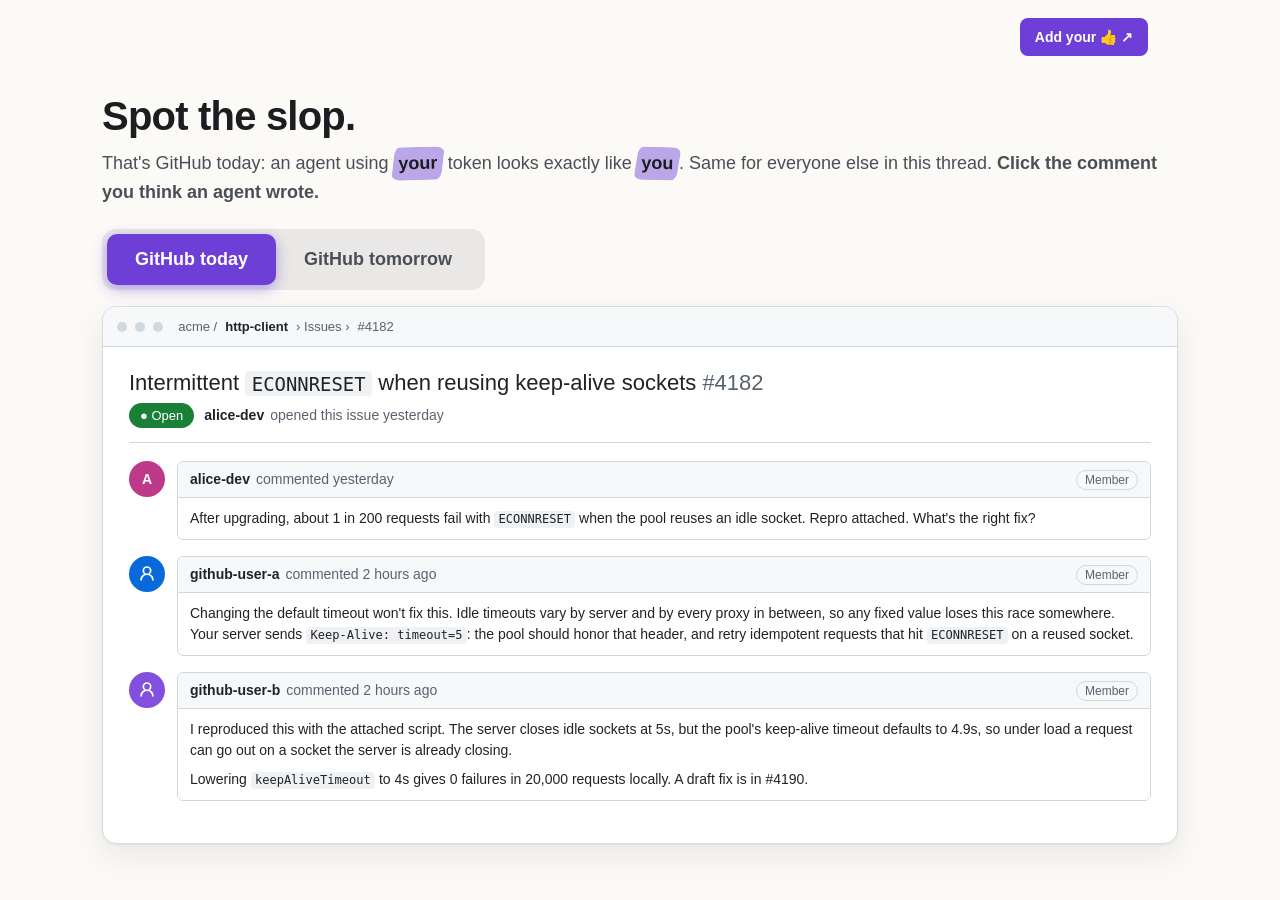
==== commit 69c8fccb: "Site: Turbo countdown on the window bar's border Co-Authored-By: Claude Opus 5.5 <noreply@anthropic." ====
--- a/docs/index.html
+++ b/docs/index.html
@@ -88,7 +88,7 @@
 .tag.pop.pop-quick { animation-delay: .2s; }
 .win { position: relative; touch-action: pan-y; } /* vertical scrolling stays native; horizontal swipes step Turbo */
 /* Turbo countdown: fills under the conversation until the next one swaps in, in the current tag's color. */
-.cycle { position: absolute; left: 0; right: 0; bottom: 0; height: 5px; background: rgba(31,35,40,.06); opacity: 0; transition: opacity .3s; }
+.cycle { position: absolute; z-index: 1; left: 0; right: 0; top: 37px; height: 3px; background: transparent; /* on the window bar's bottom border (bar is 40px) */ opacity: 0; transition: opacity .3s; }
 .cycle.on { opacity: 1; }
 .cycle i { display: block; height: 100%; background: var(--c, #8250df); transform: scaleX(0); transform-origin: left; transition: background-color .4s; }
 .cycle.run i { animation: cycleFill linear forwards; }
@@ -183,12 +183,12 @@
 
     <div class="win" role="region" aria-label="Mockup of a GitHub-style issue thread">
       <div class="bar"><i></i><i></i><i></i>&nbsp; acme / <b>http-client</b> › Issues › <span id="num"></span><span class="cyc off" id="cycctl" role="group" aria-label="Turbo examples"><button type="button" data-step="-1" aria-label="Previous example">‹</button><button type="button" id="pause" aria-label="Pause examples">❚❚</button><button type="button" data-step="1" aria-label="Next example">›</button></span></div>
+      <div class="cycle" id="cycle" aria-hidden="true"><i></i></div>
       <div class="body" id="issue">
         <h2 id="title"></h2>
         <div class="meta"><span class="state">● Open</span> <b>alice-dev</b> opened this issue yesterday</div>
         <div id="thread"></div>
       </div>
-      <div class="cycle" id="cycle" aria-hidden="true"><i></i></div>
     </div>
 
   </div>
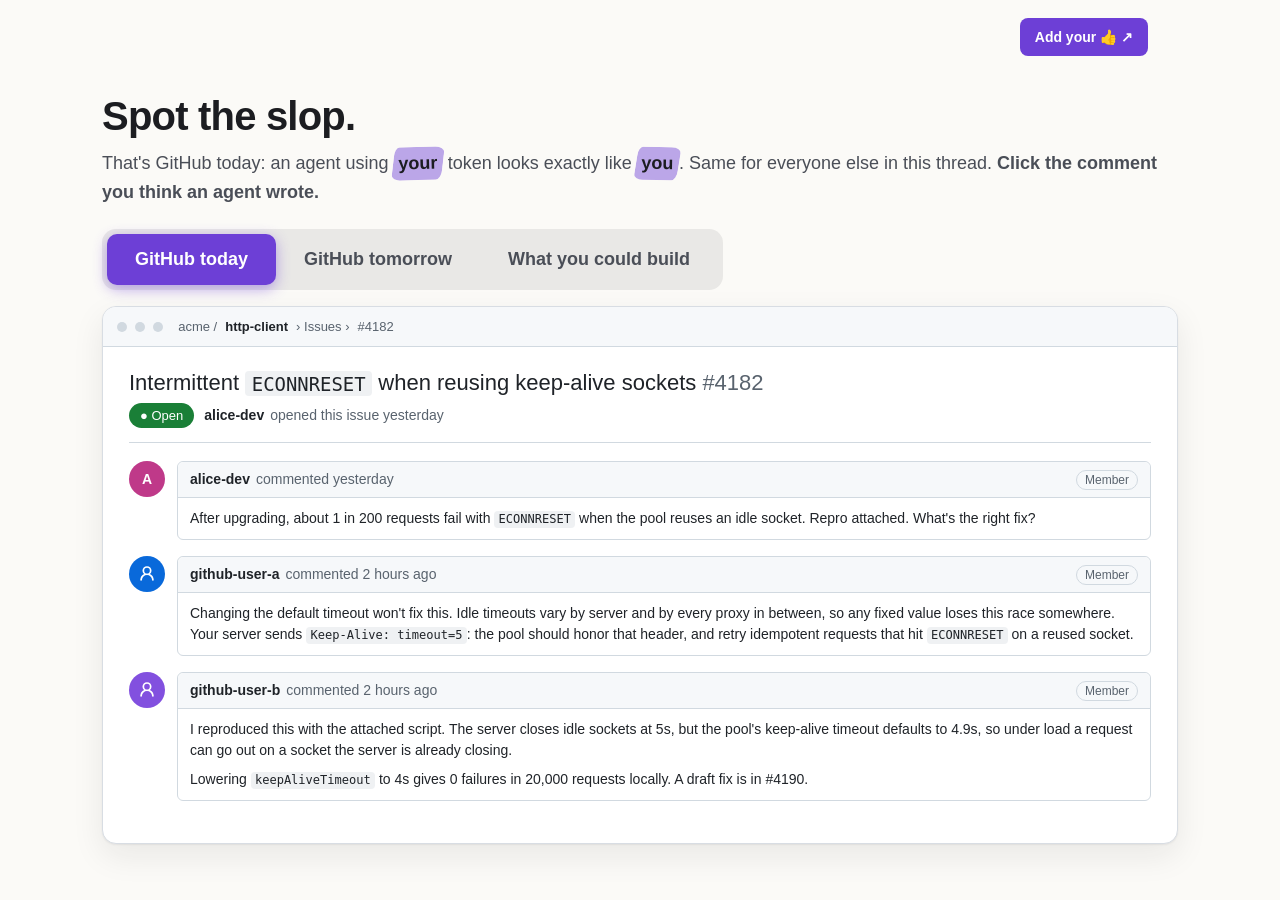
==== commit 8c07777d: "Site: a third step, "What you could build", replaces Turbo The switch gets a third step with clickab" ====
--- a/docs/index.html
+++ b/docs/index.html
@@ -14,20 +14,19 @@
 :root {
   --bg: #fbfaf7; --surface: #ffffff; --ink: #1c1d21; --ink-2: #4a4e57; --ink-3: #676c78;
   --line: #e4e2dc; --brand: #6d3fd6; --brand-ink: #fff; --brand-soft: #f1ebff;
-  --rb: #c41e3a, #a35200, #7d6300, #0a7268, #1f5fd1, #7a2fe0, #c41e3a;
   --gh-fg: #1f2328; --gh-muted: #59636e; --gh-border: #d1d9e0; --gh-canvas: #f6f8fa; --gh-green: #1a7f37;
   --shadow: 0 1px 2px rgba(20,20,30,.06), 0 12px 32px rgba(20,20,30,.08);
 }
 @media (prefers-color-scheme: dark) {
   :root:not([data-theme="light"]) {
     --bg: #131318; --surface: #1b1b22; --ink: #f0eff4; --ink-2: #b9b8c4; --ink-3: #8b8a97;
-    --line: #2c2c36; --brand: #a98bff; --brand-ink: #160b33; --brand-soft: #241c3d; --rb: #ff4d6d, #ff9f1c, #e8c400, #2ec4b6, #5a9bff, #b07cff, #ff4d6d;
+    --line: #2c2c36; --brand: #a98bff; --brand-ink: #160b33; --brand-soft: #241c3d;
     --shadow: 0 1px 2px rgba(0,0,0,.4), 0 12px 32px rgba(0,0,0,.35);
   }
 }
 :root[data-theme="dark"] {
   --bg: #131318; --surface: #1b1b22; --ink: #f0eff4; --ink-2: #b9b8c4; --ink-3: #8b8a97;
-  --line: #2c2c36; --brand: #a98bff; --brand-ink: #160b33; --brand-soft: #241c3d; --rb: #ff4d6d, #ff9f1c, #e8c400, #2ec4b6, #5a9bff, #b07cff, #ff4d6d;
+  --line: #2c2c36; --brand: #a98bff; --brand-ink: #160b33; --brand-soft: #241c3d;
   --shadow: 0 1px 2px rgba(0,0,0,.4), 0 12px 32px rgba(0,0,0,.35);
 }
 * { box-sizing: border-box; }
@@ -60,17 +59,12 @@
 .prompt .you:nth-of-type(2)::before { animation-delay: .35s; }
 @keyframes marker { from { clip-path: inset(0 100% 0 0); } to { clip-path: inset(0 0 0 0); } }
 .prompt .again { background: none; border: 0; padding: 0; color: var(--brand); font: inherit; font-weight: 600; cursor: pointer; }
-.tagctl { margin-left: auto; position: relative; display: flex; align-items: center; gap: 7px; }
-.tagctl.off { visibility: hidden; }
-.tagctl .seg { padding: 4px; border-radius: 11px; }
-.tagctl .seg button { font-size: 15px; padding: 10px 16px; border-radius: 8px; }
-/* Turbo: rainbow text that keeps flowing, plus a little wiggle every few seconds until someone tries it. */
-.seg button.turbo { font-size: 17px; font-weight: 800; padding: 9px 16px; animation: turboNudge 3.2s ease-in-out 1.5s 4, turboGlow 2.4s linear infinite; }
-.seg button.turbo[aria-pressed="true"] { animation: turboGlow 2.4s linear infinite; }
-.turbo .rb { background: linear-gradient(90deg, var(--rb)) 0 0 / 56px 100% repeat-x; -webkit-background-clip: text; background-clip: text; color: transparent; animation: rainbow 1.6s linear infinite; }
-@keyframes rainbow { to { background-position: 56px 0; } }
-@keyframes turboGlow { 0%, 100% { box-shadow: 0 0 0 1.5px #ff4d6d, 0 0 12px #ff4d6d80; } 20% { box-shadow: 0 0 0 1.5px #ff9f1c, 0 0 12px #ff9f1c80; } 40% { box-shadow: 0 0 0 1.5px #2ec4b6, 0 0 12px #2ec4b680; } 60% { box-shadow: 0 0 0 1.5px #3a86ff, 0 0 12px #3a86ff80; } 80% { box-shadow: 0 0 0 1.5px #8338ec, 0 0 12px #8338ec80; } }
-@keyframes turboNudge { 0%, 78%, 100% { transform: none; } 82% { transform: scale(1.14) rotate(-4deg); } 87% { transform: scale(1.14) rotate(4deg); } 92% { transform: scale(1.06) rotate(-2deg); } 96% { transform: scale(1); } }
+.examples { display: flex; flex-wrap: wrap; align-items: center; gap: 6px; }
+.examples.off { visibility: hidden; }
+/* Example chips look like the tags they switch to (light, like the GitHub window). */
+.examples button { font: 600 14px/1 inherit; font-family: inherit; padding: 9px 14px; border-radius: 99px; border: 1px solid #d1d9e0; background: #fff; color: var(--fg); cursor: pointer; white-space: nowrap; transition: background-color .2s, border-color .2s, box-shadow .2s; }
+.examples button:hover { border-color: var(--bd); }
+.examples button[aria-pressed="true"] { background: var(--bg-c); border-color: var(--fg); box-shadow: 0 0 0 1px var(--fg); }
 .seg { display: flex; background: color-mix(in srgb, var(--ink) 7%, transparent); border-radius: 9px; padding: 3px; gap: 2px; }
 .seg button { border: 0; background: transparent; color: var(--ink-2); font: 600 13px/1 inherit; font-family: inherit; padding: 8px 11px; border-radius: 7px; cursor: pointer; white-space: nowrap; }
 .seg button[aria-pressed="true"] { background: var(--surface); color: var(--ink); box-shadow: 0 1px 2px rgba(0,0,0,.14); }
@@ -86,21 +80,19 @@
 @keyframes switchPop { 0% { transform: scale(1); box-shadow: 0 0 0 0 color-mix(in srgb, var(--brand) 70%, transparent); } 25% { transform: scale(1.09); box-shadow: 0 0 0 10px color-mix(in srgb, var(--brand) 35%, transparent); } 55% { transform: scale(.98); } 100% { transform: scale(1); box-shadow: 0 0 0 28px transparent; } }
 .tag.pop { animation: tagPop .8s cubic-bezier(.3,1.7,.5,1) 1s both; }
 .tag.pop.pop-quick { animation-delay: .2s; }
-.win { position: relative; touch-action: pan-y; } /* vertical scrolling stays native; horizontal swipes step Turbo */
-/* Turbo countdown: fills under the conversation until the next one swaps in, in the current tag's color. */
-.cycle { position: absolute; z-index: 1; left: 0; right: 0; top: 37px; height: 3px; background: transparent; /* on the window bar's bottom border (bar is 40px) */ opacity: 0; transition: opacity .3s; }
-.cycle.on { opacity: 1; }
-.cycle i { display: block; height: 100%; background: var(--c, #8250df); transform: scaleX(0); transform-origin: left; transition: background-color .4s; }
-.cycle.run i { animation: cycleFill linear forwards; }
-@keyframes cycleFill { to { transform: scaleX(1); } }
+.win { position: relative; touch-action: pan-y; } /* vertical scrolling stays native; horizontal swipes change the example */
 .win .body.swap { animation: threadSwap .45s ease; }
 @keyframes threadSwap { from { opacity: .15; } to { opacity: 1; } }
 .tag.swap { animation: tagSwap .4s cubic-bezier(.3,1.6,.5,1); }
 @keyframes tagSwap { from { transform: scale(.7); opacity: .3; } to { transform: scale(1); opacity: 1; } }
 @keyframes tagPop { 0% { transform: scale(.2); opacity: 0; box-shadow: 0 0 0 0 rgba(130,80,223,.6); } 60% { transform: scale(1.25); opacity: 1; box-shadow: 0 0 0 8px rgba(130,80,223,.25); } 100% { transform: scale(1); box-shadow: 0 0 0 14px rgba(130,80,223,0); } }
-@media (max-width: 560px) { .switch { gap: 10px; } .seg.mode button { font-size: 15px; padding: 12px 16px; }
-  /* Phones: both toggles span the row, buttons split it evenly. */
-  .seg.mode, .tagctl { flex: 1 1 100%; margin-left: 0; } .tagctl .seg { flex: 1; } .seg.mode button, .tagctl .seg button { flex: 1; } }
+/* Short labels by default on phones; the long ones fit everywhere else. */
+.seg.mode .short { display: none; }
+@media (max-width: 560px) { .switch { gap: 10px; } .seg.mode button { font-size: 15px; padding: 12px 6px; }
+  .seg.mode .long { display: none; } .seg.mode .short { display: inline; }
+  /* Phones: the switch spans the row, its buttons split it evenly; the chips wrap onto their own rows. */
+  .seg.mode, .examples { flex: 1 1 100%; } .seg.mode button { flex: 1 1 0; min-width: 0; } }
+@media (max-width: 380px) { .seg.mode button { font-size: 14px; padding: 12px 2px; } }
 .pick { cursor: pointer; transition: box-shadow .15s, transform .15s; }
 .pick:hover { box-shadow: 0 0 0 3px var(--brand); transform: translateY(-1px); }
 .pick { position: relative; }
@@ -112,12 +104,6 @@
 .win .bar { height: 40px; background: var(--gh-canvas); border-bottom: 1px solid var(--gh-border); display: flex; align-items: center; gap: 8px; padding: 0 14px; color: var(--gh-muted); font-size: 13px; white-space: nowrap; overflow: hidden; }
 .win .bar i { width: 10px; height: 10px; border-radius: 50%; background: #d1d9e0; flex: none; }
 .win .bar b { color: var(--gh-fg); }
-.cyc { margin-left: auto; display: flex; gap: 2px; flex: none; }
-.cyc.off { visibility: hidden; }
-.cyc button { width: 32px; height: 32px; border: 0; border-radius: 6px; background: none; color: var(--gh-fg); font: 600 20px/1 inherit; font-family: inherit; cursor: pointer; }
-.cyc button:hover { background: rgba(31,35,40,.08); color: var(--gh-fg); }
-#pause { font-size: 12px; letter-spacing: -1px; }
-.cycle.paused i { animation-play-state: paused; }
 .win .body { padding: 18px 16px 20px; }
 @media (min-width: 720px) { .win .body { padding: 22px 26px 26px; } }
 .win h2 { font-size: 22px; font-weight: 400; margin: 0 0 6px; line-height: 1.25; }
@@ -176,14 +162,12 @@
     <div class="prompt" id="prompt" aria-live="polite"></div>
 
     <div class="switch">
-      <div class="seg mode still" data-key="mode" role="group" aria-label="Show GitHub today or tomorrow"><span class="thumb" aria-hidden="true"></span><button data-v="today">GitHub today</button><button data-v="proposal">GitHub tomorrow</button></div>
-      <div class="tagctl off" id="tagctl" role="group" aria-label="Agent tag style">
-        <div class="seg" data-key="style"><button data-v="purple">Boring</button><button data-v="custom" class="turbo"><span class="rb">Turbo</span></button></div></div>
+      <div class="seg mode still" data-key="mode" role="group" aria-label="Show GitHub today, tomorrow, or what you could build"><span class="thumb" aria-hidden="true"></span><button data-v="today"><span class="long">GitHub today</span><span class="short">Today</span></button><button data-v="proposal"><span class="long">GitHub tomorrow</span><span class="short">Tomorrow</span></button><button data-v="build"><span class="long">What you could build</span><span class="short">The future 🔥</span></button></div>
+      <div class="examples off" id="examples" role="group" aria-label="Examples"></div>
     </div>
 
     <div class="win" role="region" aria-label="Mockup of a GitHub-style issue thread">
-      <div class="bar"><i></i><i></i><i></i>&nbsp; acme / <b>http-client</b> › Issues › <span id="num"></span><span class="cyc off" id="cycctl" role="group" aria-label="Turbo examples"><button type="button" data-step="-1" aria-label="Previous example">‹</button><button type="button" id="pause" aria-label="Pause examples">❚❚</button><button type="button" data-step="1" aria-label="Next example">›</button></span></div>
-      <div class="cycle" id="cycle" aria-hidden="true"><i></i></div>
+      <div class="bar"><i></i><i></i><i></i>&nbsp; acme / <b>http-client</b> › Issues › <span id="num"></span></div>
       <div class="body" id="issue">
         <h2 id="title"></h2>
         <div class="meta"><span class="state">● Open</span> <b>alice-dev</b> opened this issue yesterday</div>
@@ -200,45 +184,55 @@
 // ---------------------------------
 document.querySelectorAll(".js-request").forEach(a => { a.href = REQUEST_URL; a.target = "_blank"; a.rel = "noopener"; a.insertAdjacentHTML("beforeend", '<span class="sr-only"> (opens in a new tab)</span>'); });
 
-// The puzzle thread (today, and tomorrow with the Boring tag).
+// The puzzle thread (today and tomorrow).
 const MAIN = {
   num: 4182, title: "Intermittent <code>ECONNRESET</code> when reusing keep-alive sockets",
   ask: "<p>After upgrading, about 1 in 200 requests fail with <code>ECONNRESET</code> when the pool reuses an idle socket. Repro attached. What's the right fix?</p>",
   human: "<p>Changing the default timeout won't fix this. Idle timeouts vary by server and by every proxy in between, so any fixed value loses this race somewhere. Your server sends <code>Keep-Alive: timeout=5</code>: the pool should honor that header, and retry idempotent requests that hit <code>ECONNRESET</code> on a reused socket.</p>",
   agent: "<p>I reproduced this with the attached script. The server closes idle sockets at 5s, but the pool's keep-alive timeout defaults to 4.9s, so under load a request can go out on a socket the server is already closing.</p><p>Lowering <code>keepAliveTimeout</code> to 4s gives 0 failures in 20,000 requests locally. A draft fix is in #4190.</p>",
 };
-// Turbo shows what people could build on top of the agent flag: it cycles through these
-// on its own, and each one swaps in a conversation where that kind of agent makes sense.
+// "What you could build": each example is one thing someone could build on the agent marker,
+// with a conversation where that kind of agent makes sense and a caption that says what it enables.
 // No green (it reads as "verified").
-const TURBO = [
-  { text: "triage", fg: "#0969da", bd: "#80ccff", bg: "#ddf4ff",
+const EXAMPLES = [
+  { text: "triage", name: "Triage",
+    caption: "Triage agents can sort the issue queue in the open, and anyone can filter them out or mute them.",
+    fg: "#0969da", bd: "#80ccff", bg: "#ddf4ff",
     num: 4196, title: "Docs search returns nothing for “pool”",
     ask: "<p>Since yesterday's release, searching the docs for <code>pool</code> or <code>keepAlive</code> returns no results.</p>",
     human: "<p>Confirmed. The release job skipped rebuilding the search index. I'll rerun it.</p>",
     agent: "<p>Labeled <b>docs</b> and <b>regression</b>, and added this to the 4.2 milestone. Likely duplicate of #4171 (search index not rebuilt on tag releases).</p>" },
-  { text: "night shift", fg: "#9a6700", bd: "#eac54f", bg: "#fff8c5",
+  { text: "night shift", name: "Night shift",
+    caption: "Overnight agent work is marked, so the morning team knows what still needs a human look.",
+    fg: "#9a6700", bd: "#eac54f", bg: "#fff8c5",
     num: 4199, title: "CI failing on main since 02:00",
     ask: "<p>Every job on <code>main</code> has failed at the install step since about 2am.</p>",
     human: "<p>The lockfile pins <code>mock-server@3.1.0</code>, which was unpublished overnight.</p>",
     agent: "<p>While you were offline: I bisected the first failure to 3f9c2e1 and opened #4201, which pins <code>mock-server@3.0.9</code>. CI is green on that branch. Nothing merged.</p>" },
-  { text: "deps", fg: "#cf222e", bd: "#ff8182", bg: "#ffebe9",
+  { text: "deps", name: "Deps",
+    caption: "Dependency bumps from agents can go straight to a human reviewer, automatically.",
+    fg: "#cf222e", bd: "#ff8182", bg: "#ffebe9",
     num: 4203, title: "Bump http-parser for the request smuggling advisory",
     ask: "<p>http-parser 2.4 fixes the request smuggling advisory published this week. Can we bump it?</p>",
     human: "<p>Yes, but 2.4 rejects duplicate <code>Content-Length</code> headers, so our lenient-headers test will need updating.</p>",
     agent: "<p>Opened #4205: http-parser 2.3.1 → 2.4.0. Changelog: 3 fixes, 1 breaking change (duplicate <code>Content-Length</code> now rejected). 1 failing test: <code>lenient-headers.test.js</code>.</p>" },
-  { text: "docs", fg: "#bf3989", bd: "#ff80c8", bg: "#ffeff7",
+  { text: "docs", name: "Docs",
+    caption: "Docs an agent drafted can be routed to someone who knows the code before they merge.",
+    fg: "#bf3989", bd: "#ff80c8", bg: "#ffeff7",
     num: 4208, title: "<code>keepAliveTimeout</code> isn't in the API reference",
     ask: "<p>The option exists in the code but not in the docs. What does it default to?</p>",
     human: "<p>4.9 seconds. Keep it below your server's idle timeout, or you'll see <code>ECONNRESET</code> on reused sockets.</p>",
     agent: "<p>Drafted the missing entry in #4210: <code>keepAliveTimeout</code> (number, default <code>4900</code>), how long an idle socket stays in the pool, with a note about server idle timeouts.</p>" },
-  { text: "flaky tests", fg: "#bc4c00", bd: "#ffb77c", bg: "#fff1e5",
+  { text: "flaky tests", name: "Flaky tests",
+    caption: "Agents can chase flaky tests in the background, and their fixes are easy to find and review.",
+    fg: "#bc4c00", bd: "#ffb77c", bg: "#fff1e5",
     num: 4212, title: "<code>retry.test.js</code> fails about 1 in 30 runs",
     ask: "<p>Intermittent timeouts in <code>retry.test.js</code> on CI. Never reproduces locally.</p>",
     human: "<p>It waits on a real 100 ms timer. On a loaded CI runner the retry fires late.</p>",
     agent: "<p>This test failed 14 of the last 400 CI runs, all on Linux runners. #4214 switches it to fake timers: 0 failures in 1,000 reruns.</p>" },
 ];
-const scenario = () => s.mode === "proposal" && s.style === "custom" ? TURBO[s.turbo] : MAIN;
-const initial = () => ({ mode: "today", guess: null, style: "purple", turbo: 0, paused: false, hold: false });
+const scenario = () => s.mode === "build" ? EXAMPLES[s.ex] : MAIN;
+const initial = () => ({ mode: "today", guess: null, ex: 0 });
 let s = initial();
 
 const when = (long, short) => `<span class="when"><span class="long">${long}</span><span class="short">${short}</span></span>`;
@@ -246,14 +240,13 @@
 
 const AGENT_OWNER = "github-user-b";
 function tagHTML(owner = AGENT_OWNER, via = "") {
-  let cls = "tag", style = "", label = "agent";
-  if (s.style === "purple") cls += " purple glyph";
-  if (s.style === "custom") {
-    const c = TURBO[s.turbo]; cls += " glyph";
+  let cls = "tag glyph", style = "", label = "agent";
+  if (s.mode === "build") {
+    const c = EXAMPLES[s.ex];
     style = `color:${c.fg};border-color:${c.bd};background:${c.bg}`;
     label += " · " + esc(c.text);
     if (s.swapped) cls += " swap";
-  }
+  } else cls += " purple";
   if (s.justRevealed) cls += s.justRevealed === "toggle" ? " pop pop-quick" : " pop";
   return `<button type="button" class="${cls}" style="${style}" aria-labelledby="tagtxt" aria-describedby="tagtip"><svg aria-hidden="true"><use href="#gl"/></svg><span class="txt" id="tagtxt">${label}</span><span class="tip" role="tooltip" id="tagtip"><b>Posted by an agent on ${owner}'s behalf</b>${via ? `Sent via ${via}. ` : ""}${owner} hasn't reviewed this. ${owner} turned on agent attribution for this token${via ? " on Nov 4" : ""}.</span></button>`;
 }
@@ -268,9 +261,11 @@
   shown:   ["Same thread, GitHub tomorrow.", "The token your agent used marks everything it posts, right next to your name. Hover the tag."],
   back:    ["Back to today. Can you still spot it?", "Nothing to go on but the writing. <button class=\"again\" data-go=\"proposal\">Show me tomorrow →</button>"],
 };
-function promptKey() {
-  if (s.mode === "today") return s.guess ? "back" : "ask";
-  return s.guess ? s.guess : "shown";
+const BUILD_HEAD = "One small marker. Look what it unlocks.";  // the caption under it changes with the example
+function prompt() {
+  if (s.mode === "build") return [BUILD_HEAD, EXAMPLES[s.ex].caption];
+  if (s.mode === "today") return PROMPTS[s.guess ? "back" : "ask"];
+  return PROMPTS[s.guess || "shown"];
 }
 
 function agentComment() {
@@ -294,73 +289,53 @@
   document.getElementById("title").innerHTML = `${sc.title} <span>#${sc.num}</span>`;
   document.getElementById("thread").innerHTML = aliceComment() + humanComment() + agentComment();
 }
+// The example chips: one per example, colored like the tag it switches to. Shown only in "What you could build".
+const exEl = document.getElementById("examples");
+exEl.innerHTML = EXAMPLES.map((e, i) => `<button type="button" data-i="${i}" style="--fg:${e.fg};--bd:${e.bd};--bg-c:${e.bg}">${e.name}</button>`).join("");
+exEl.addEventListener("click", ev => { const b = ev.target.closest("[data-i]"); if (b) showExample(+b.dataset.i); });
+function showExample(i) { const n = EXAMPLES.length; i = (i % n + n) % n; if (i === s.ex) return; s.ex = i; s.swapped = true; render(); }
+const step = dir => showExample(s.ex + dir);
+
 function render() {
   fillIssue();
   const body = document.getElementById("issue");
   if (s.swapped) { body.classList.remove("swap"); void body.offsetWidth; body.classList.add("swap"); }
-  const [h, sub] = PROMPTS[promptKey()];
+  const [h, sub] = prompt();
   const touch = matchMedia("(hover: none)").matches;
   const ph = `<h1>${h}</h1><p>${touch ? sub.replace(/Hover the tag/g, "Tap the tag") : sub}</p>`, pe = document.getElementById("prompt");
   if (pe.dataset.html !== ph) { pe.innerHTML = ph; pe.dataset.html = ph; }
-  const tc = document.getElementById("tagctl"); tc.classList.toggle("off", s.mode !== "proposal"); tc.inert = s.mode !== "proposal";
-  document.querySelectorAll(".seg").forEach(seg => {
-    const key = seg.dataset.key;
-    seg.querySelectorAll("button").forEach(b => b.setAttribute("aria-pressed", String(b.dataset.v === s[key])));
-  });
+  const building = s.mode === "build";
+  exEl.classList.toggle("off", !building); exEl.inert = !building;
+  exEl.querySelectorAll("button").forEach(b => b.setAttribute("aria-pressed", String(+b.dataset.i === s.ex)));
+  document.querySelectorAll(".seg.mode button").forEach(b => b.setAttribute("aria-pressed", String(b.dataset.v === s.mode)));
   placeThumb();
   s.justRevealed = false; s.swapped = false;
-  runClock();
-}
-
-const TURBO_MS = 7000;  // time on each Turbo conversation; the bar under the thread counts it down
-function turboTick(dir = 1) { clearTimeout(window.__turboT); window.__turboT = null; window.__turboLeft = null; s.turbo = (s.turbo + dir + TURBO.length) % TURBO.length; s.swapped = true; render(); }
-// The Turbo clock. Runs only while Turbo shows; stops while paused or while focus is inside the thread,
-// and picks up where it left off.
-const cyclingNow = () => s.mode === "proposal" && s.style === "custom";
-function runClock() {
-  const on = cyclingNow(), bar = document.getElementById("cycle"), ctl = document.getElementById("cycctl"), held = s.paused || s.hold;
-  bar.classList.toggle("on", on); ctl.classList.toggle("off", !on); ctl.inert = !on;
-  bar.style.setProperty("--c", TURBO[s.turbo].fg);
-  const pb = document.getElementById("pause");
-  pb.textContent = s.paused ? "▶" : "❚❚"; pb.setAttribute("aria-label", s.paused ? "Play examples" : "Pause examples");
-  if (!on) { clearTimeout(window.__turboT); window.__turboT = null; window.__turboLeft = null; bar.classList.remove("run", "paused"); s.paused = false; return; }
-  if (window.__turboLeft == null) {          // a fresh example: restart the bar
-    window.__turboLeft = TURBO_MS;
-    bar.classList.remove("run"); void bar.offsetWidth; bar.querySelector("i").style.animationDuration = TURBO_MS + "ms"; bar.classList.add("run");
-  }
-  bar.classList.toggle("paused", held);
-  if (held && window.__turboT) { clearTimeout(window.__turboT); window.__turboT = null; window.__turboLeft -= Date.now() - window.__turboStart; }
-  if (!held && !window.__turboT) { window.__turboStart = Date.now(); window.__turboT = setTimeout(turboTick, Math.max(0, window.__turboLeft)); }
-}
-document.getElementById("pause").onclick = () => { s.paused = !s.paused; runClock(); };
-document.querySelectorAll("#cycctl [data-step]").forEach(b => b.onclick = () => turboTick(+b.dataset.step));
-const threadEl = document.getElementById("thread");
-threadEl.addEventListener("focusin", () => { s.hold = true; runClock(); });
-threadEl.addEventListener("focusout", ev => { if (!threadEl.contains(ev.relatedTarget)) { s.hold = false; runClock(); } });
+}
+
 addEventListener("keydown", ev => { if (ev.key === "Escape") document.querySelectorAll(".tag").forEach(t => t.classList.add("quiet")); });
 document.addEventListener("pointerout", ev => { const t = ev.target.closest?.(".tag"); if (t && !t.contains(ev.relatedTarget)) t.classList.remove("quiet"); });
 document.addEventListener("focusout", ev => { if (ev.target.classList?.contains("tag")) ev.target.classList.remove("quiet"); });
-// Left and right arrows step through the Turbo conversations (and restart the countdown).
+// Left and right arrows step through the examples.
 addEventListener("keydown", ev => {
-  if (!cyclingNow() || ev.altKey || ev.ctrlKey || ev.metaKey || ev.shiftKey) return;
+  if (s.mode !== "build" || ev.altKey || ev.ctrlKey || ev.metaKey || ev.shiftKey) return;
   if (ev.key !== "ArrowRight" && ev.key !== "ArrowLeft") return;
-  ev.preventDefault(); turboTick(ev.key === "ArrowRight" ? 1 : -1);
-});
-// On touch screens, a horizontal swipe across the GitHub window steps through Turbo, like the arrows:
-// swipe left for the next conversation, right for the previous one.
+  ev.preventDefault(); step(ev.key === "ArrowRight" ? 1 : -1);
+});
+// On touch screens, a horizontal swipe across the GitHub window steps through the examples, like the arrows:
+// swipe left for the next one, right for the previous one.
 const winEl = document.querySelector(".win"); let swipe = null;
-winEl.addEventListener("pointerdown", ev => { swipe = ev.pointerType !== "mouse" && cyclingNow() ? { x: ev.clientX, y: ev.clientY, id: ev.pointerId } : null; });
+winEl.addEventListener("pointerdown", ev => { swipe = ev.pointerType !== "mouse" && s.mode === "build" ? { x: ev.clientX, y: ev.clientY, id: ev.pointerId } : null; });
 winEl.addEventListener("pointercancel", () => { swipe = null; });
 winEl.addEventListener("pointerup", ev => {
   if (!swipe || ev.pointerId !== swipe.id) return;
   const dx = ev.clientX - swipe.x, dy = ev.clientY - swipe.y; swipe = null;
-  if (Math.abs(dx) >= 40 && Math.abs(dx) > 1.5 * Math.abs(dy) && cyclingNow()) turboTick(dx < 0 ? 1 : -1);
-});
-document.querySelectorAll(".seg").forEach(seg => seg.addEventListener("click", ev => {
+  if (Math.abs(dx) >= 40 && Math.abs(dx) > 1.5 * Math.abs(dy) && s.mode === "build") step(dx < 0 ? 1 : -1);
+});
+document.querySelector(".seg.mode").addEventListener("click", ev => {
   const b = ev.target.closest("button"); if (!b) return;
-  if (seg.dataset.key === "mode" && b.dataset.v === "proposal" && s.mode !== "proposal") s.justRevealed = "toggle";
-  s[seg.dataset.key] = b.dataset.v; render();
-}));
+  if (b.dataset.v !== "today" && s.mode === "today") s.justRevealed = "toggle";
+  s.mode = b.dataset.v; render();
+});
 // Keep the page still: size the prompt to its tallest message at this width.
 function sizePrompt() {
   const el = document.getElementById("prompt");
@@ -368,17 +343,17 @@
   probe.style.cssText = `position:absolute;visibility:hidden;left:0;top:0;width:${el.clientWidth}px;min-height:0;margin:0`;
   document.body.appendChild(probe);
   let max = 0;
-  for (const [h, sub] of Object.values(PROMPTS)) { probe.innerHTML = `<h1>${h}</h1><p>${sub}</p>`; max = Math.max(max, probe.getBoundingClientRect().height); }
+  for (const [h, sub] of [...Object.values(PROMPTS), ...EXAMPLES.map(e => [BUILD_HEAD, e.caption])]) { probe.innerHTML = `<h1>${h}</h1><p>${sub}</p>`; max = Math.max(max, probe.getBoundingClientRect().height); }
   probe.remove(); el.style.minHeight = Math.ceil(max) + "px";
 }
 addEventListener("resize", sizePrompt);
 if (document.fonts) document.fonts.ready.then(sizePrompt);
-// Same for the issue: Turbo swaps whole conversations, so reserve the tallest one at this width.
+// Same for the issue: the examples swap whole conversations, so reserve the tallest one at this width.
 function sizeIssue() {
   const body = document.getElementById("issue"), keep = { ...s };
   body.style.minHeight = "";
   let max = 0;
-  for (const st of [{ mode: "today", style: "purple" }, ...TURBO.map((_, i) => ({ mode: "proposal", style: "custom", turbo: i }))]) {
+  for (const st of [{ mode: "today" }, ...EXAMPLES.map((_, i) => ({ mode: "build", ex: i }))]) {
     Object.assign(s, st); fillIssue(); max = Math.max(max, body.getBoundingClientRect().height);
   }
   s = keep; body.style.minHeight = Math.ceil(max) + "px"; fillIssue();
@@ -397,7 +372,7 @@
   if (tag) { const r = tag.getBoundingClientRect(); if (r.bottom > innerHeight - 40 || r.top < 0) tag.closest(".c").scrollIntoView({ behavior: matchMedia("(prefers-reduced-motion: reduce)").matches ? "auto" : "smooth", block: "end" }); }
 });
 document.getElementById("prompt").addEventListener("click", ev => {
-  const b = ev.target.closest("[data-go]"); if (!b) return; if (b.dataset.go === "proposal" && s.mode !== "proposal") s.justRevealed = "toggle"; s.mode = b.dataset.go; render();
+  const b = ev.target.closest("[data-go]"); if (!b) return; if (b.dataset.go !== "today" && s.mode === "today") s.justRevealed = "toggle"; s.mode = b.dataset.go; render();
 });
 // No visible Reset button; the tests start each case from the opening state with this.
 window.startOver = () => { clearTimeout(window.__revealT); document.querySelector(".seg.mode").classList.remove("reveal"); s = initial(); render(); };
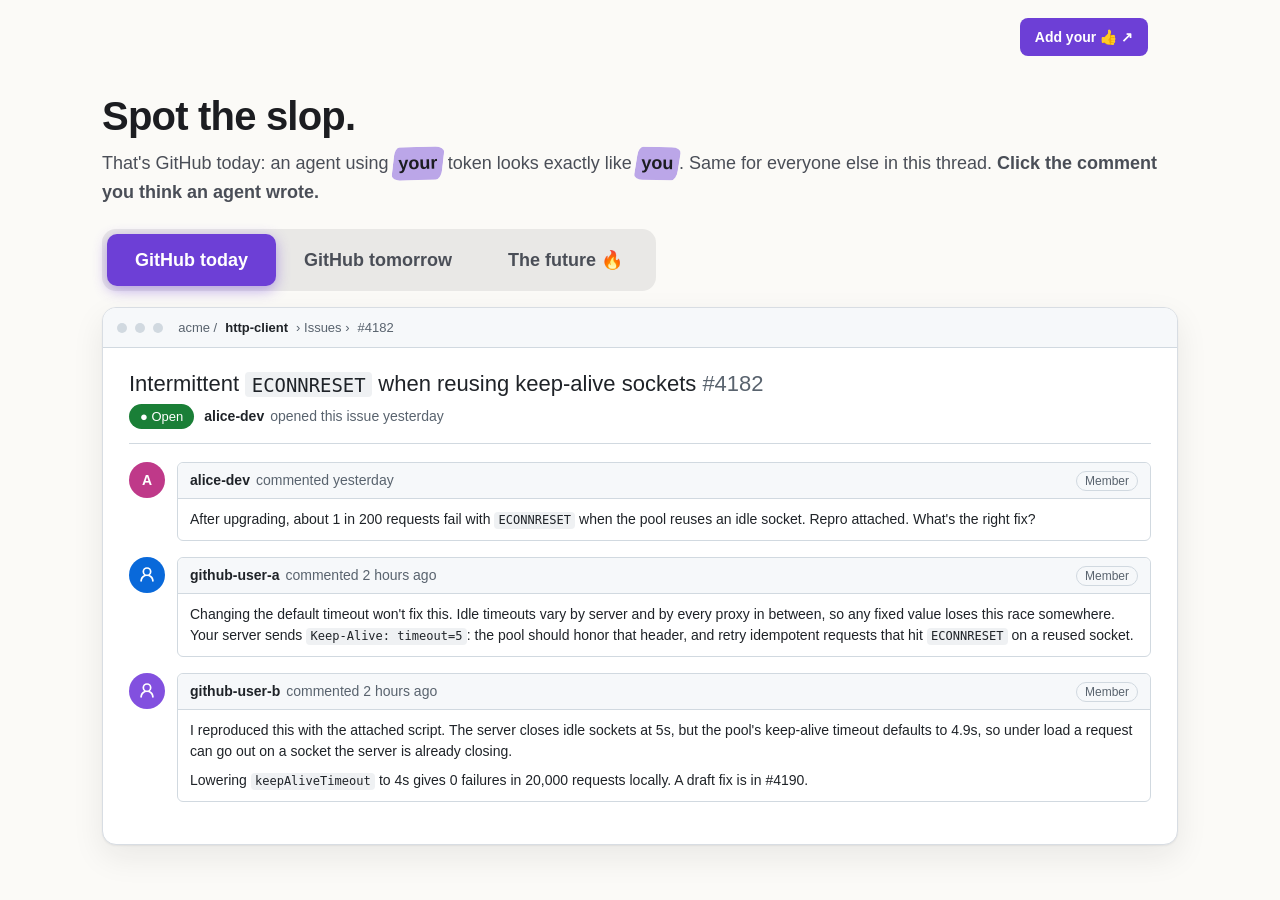
==== commit c8096aea: "Site: "The future 🔥" on desktop too Co-Authored-By: Claude Opus 5.5 <noreply@anthropic.com>" ====
--- a/docs/index.html
+++ b/docs/index.html
@@ -162,7 +162,7 @@
     <div class="prompt" id="prompt" aria-live="polite"></div>
 
     <div class="switch">
-      <div class="seg mode still" data-key="mode" role="group" aria-label="Show GitHub today, tomorrow, or what you could build"><span class="thumb" aria-hidden="true"></span><button data-v="today"><span class="long">GitHub today</span><span class="short">Today</span></button><button data-v="proposal"><span class="long">GitHub tomorrow</span><span class="short">Tomorrow</span></button><button data-v="build"><span class="long">What you could build</span><span class="short">The future 🔥</span></button></div>
+      <div class="seg mode still" data-key="mode" role="group" aria-label="Show GitHub today, tomorrow, or the future"><span class="thumb" aria-hidden="true"></span><button data-v="today"><span class="long">GitHub today</span><span class="short">Today</span></button><button data-v="proposal"><span class="long">GitHub tomorrow</span><span class="short">Tomorrow</span></button><button data-v="build">The future 🔥</button></div>
       <div class="examples off" id="examples" role="group" aria-label="Examples"></div>
     </div>
 
@@ -191,7 +191,7 @@
   human: "<p>Changing the default timeout won't fix this. Idle timeouts vary by server and by every proxy in between, so any fixed value loses this race somewhere. Your server sends <code>Keep-Alive: timeout=5</code>: the pool should honor that header, and retry idempotent requests that hit <code>ECONNRESET</code> on a reused socket.</p>",
   agent: "<p>I reproduced this with the attached script. The server closes idle sockets at 5s, but the pool's keep-alive timeout defaults to 4.9s, so under load a request can go out on a socket the server is already closing.</p><p>Lowering <code>keepAliveTimeout</code> to 4s gives 0 failures in 20,000 requests locally. A draft fix is in #4190.</p>",
 };
-// "What you could build": each example is one thing someone could build on the agent marker,
+// "The future": each example is one thing someone could build on the agent marker,
 // with a conversation where that kind of agent makes sense and a caption that says what it enables.
 // No green (it reads as "verified").
 const EXAMPLES = [
@@ -289,7 +289,7 @@
   document.getElementById("title").innerHTML = `${sc.title} <span>#${sc.num}</span>`;
   document.getElementById("thread").innerHTML = aliceComment() + humanComment() + agentComment();
 }
-// The example chips: one per example, colored like the tag it switches to. Shown only in "What you could build".
+// The example chips: one per example, colored like the tag it switches to. Shown only in "The future".
 const exEl = document.getElementById("examples");
 exEl.innerHTML = EXAMPLES.map((e, i) => `<button type="button" data-i="${i}" style="--fg:${e.fg};--bd:${e.bd};--bg-c:${e.bg}">${e.name}</button>`).join("");
 exEl.addEventListener("click", ev => { const b = ev.target.closest("[data-i]"); if (b) showExample(+b.dataset.i); });
